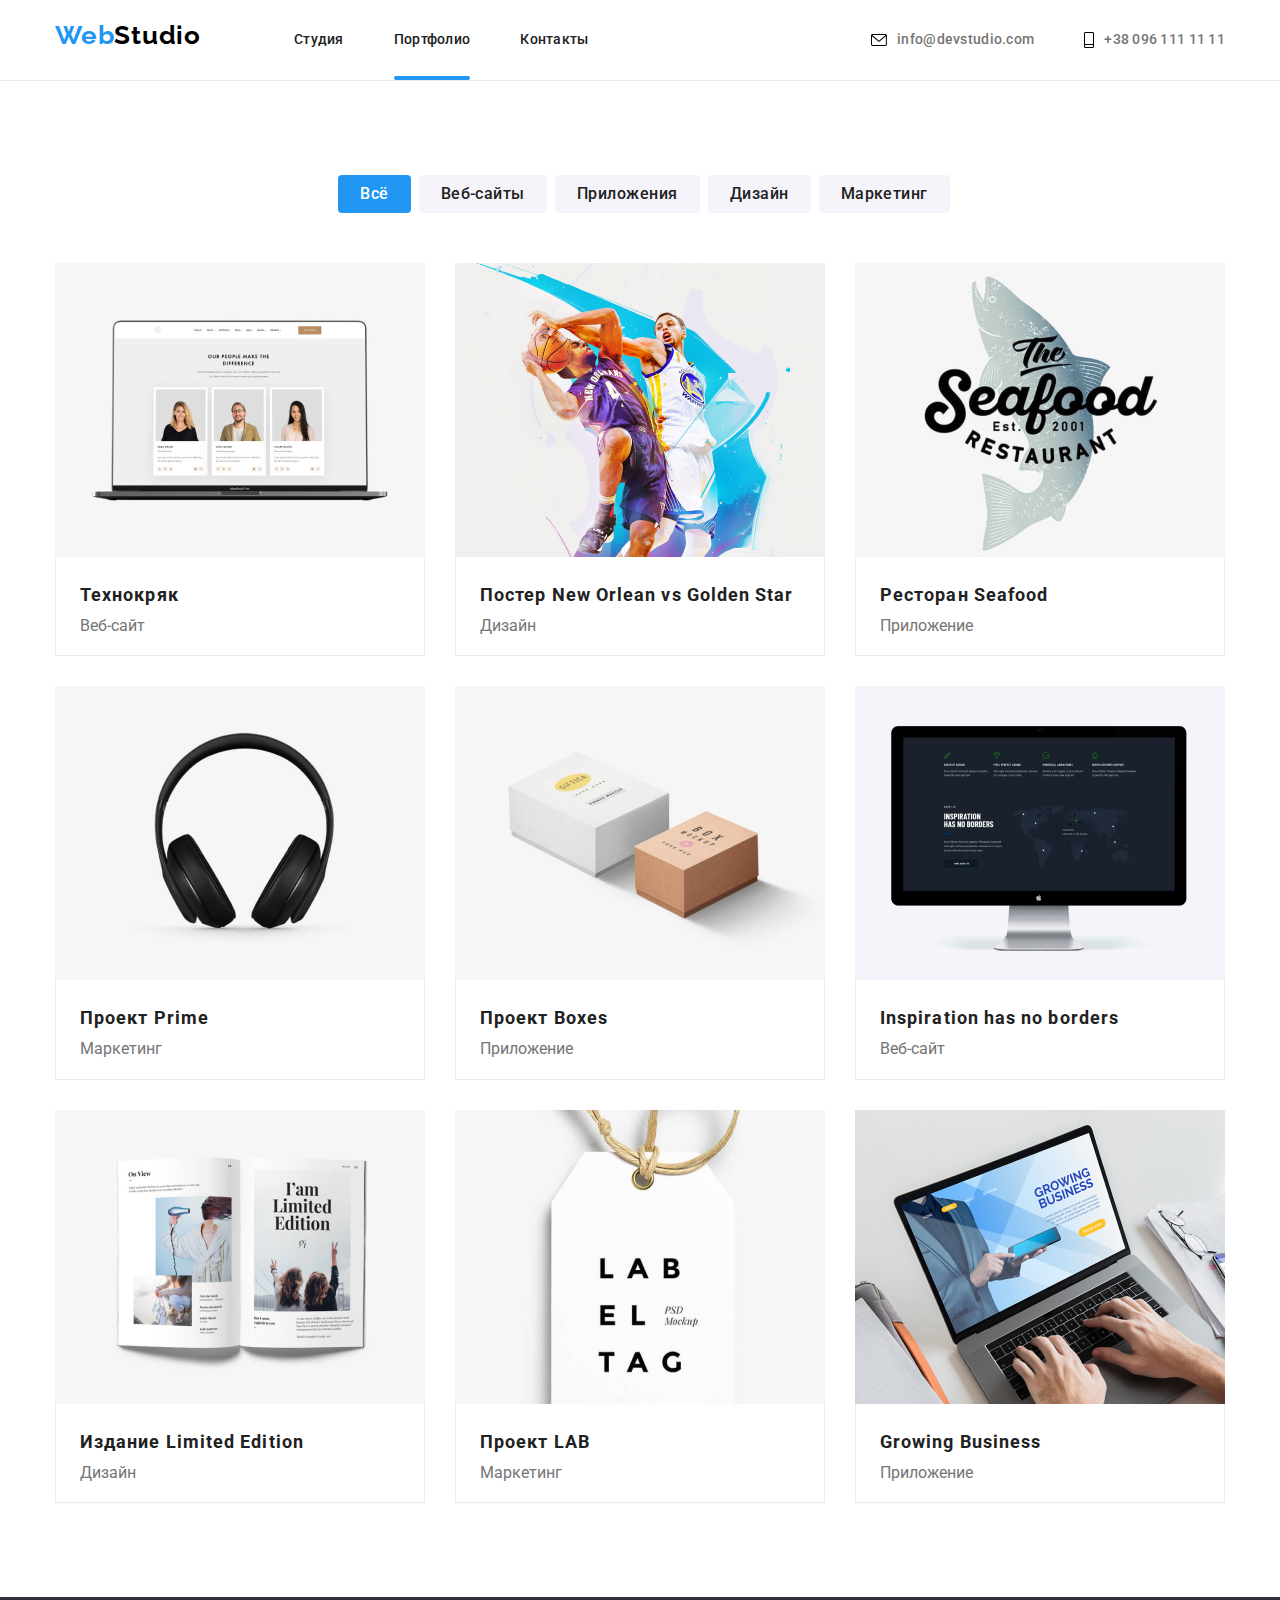
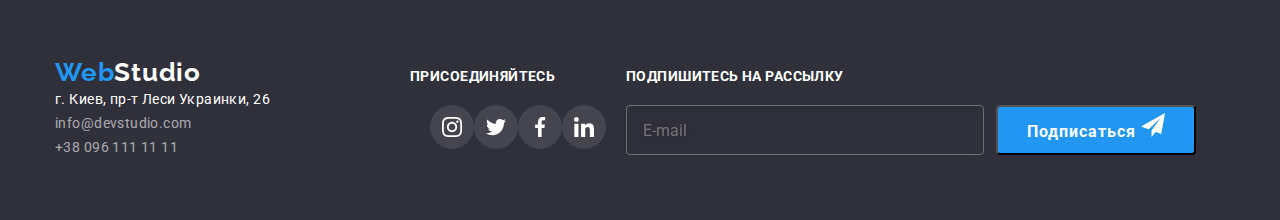
==== portfolio.html @ 54d0c80e "1" ====
<!DOCTYPE html>
<html lang="ru">

<head>
    <meta charset="UTF-8">
    <meta http-equiv="X-UA-Compatible" content="IE=edge">
    <meta name="viewport" content="width=device-width, initial-scale=1.0">
    <title>Document</title>

   
    <link rel="preconnect" href="https://fonts.gstatic.com" crossorigin>
    <link
        href="https://fonts.googleapis.com/css2?family=Raleway:wght@700&family=Roboto:wght@400;500;700;900&display=swap"
        rel="stylesheet">
    <link rel="stylesheet" href="https://cdn.jsdelivr.net/npm/modern-normalize@1.1.0/modern-normalize.min.css" />
    <link rel="stylesheet" href="./css/main.min.css">
    <link rel="stylesheet" href="./css/styles.css">
</head>



<body>
    <!--header -->
    <header class="header-border">
    
        <div class="container header-container">
            <a class="title-name link" href="./index.html"> Web<span class="studio-black">Studio</span> </a>
            <nav>
                <ul class="header-options list">
        
                    <li class="header-options__text"><a class="header-options__item link " href="./index.html">
                            Студия</a></li>
                    <li class="header-options__text"><a class="header-options__item link current" href="./portfolio.html">
                            Портфолио</a></li>
                    <li class="header-options__text"><a class="header-options__item link " href=""> Контакты</a></li>
                </ul>
            </nav>
        
            <ul class="header-options list header-group">
                <li class="header-options__text"><a class="header-options__tel link" href="mailto:info@devstudio.com"><svg
                            class="header-options__icon" width="16" height="12">
                            <use href="./images/icons2.svg#icon1-envelope"></use>
                        </svg>info@devstudio.com</a></li>
                <li class="header-options-__ext"><a class="header-options__tel link" href="tel:+380961111111">
                        <svg class="header-options__icon" width="10" height="16">
                            <use href="./images/icons2.svg#icon1-Vector"></use>
                        </svg>+38 096 111 11 11</a></li>
            </ul>
        </div>
        
    </header>

    <!-- main-->
    <main>
        <section class="section">
            <div class="container">  
            <ul class="work-list list">
        <li class="btn-portfolio-class"><button class="btn-portfolio current-btn" type="button">Всё</button></li>
        <li class="btn-portfolio-class"><button class="btn-portfolio" type="button">Веб-сайты</button></li>
        <li class="btn-portfolio-class"><button class="btn-portfolio" type="button">Приложения</button></li>
        <li class="btn-portfolio-class"><button class="btn-portfolio" type="button">Дизайн</button></li>
        <li class="btn-portfolio-class"><button class="btn-portfolio" type="button">Маркетинг</button></li>
        </ul>
         
            <ul class=" work-pic list">
<li class="portfolio-item projects-group" >
   <div class="portfolio-img-card" >
    <img class="projects link" src="./images/img-1.jpg" alt="Технокряк" width="270">
    <div class="portfolio-overlay" >
        <p class="portfolio-overlay-desc" >Lorem ipsum dolor sit amet consectetur adipisicing elit.e illo. Quasi, nam minus</p>
    </div>

    </div>
    <div class="projects-text"> <h3 class="projects-head">Технокряк</h3>
    <p class="project-kind">Веб-сайт</p></div>
</li>

<li class="portfolio-item projects-group">
    <div class="portfolio-img-card"><img class="projects link" src="./images/img-2.jpg" alt="Постер" width="270">
    <div class="portfolio-overlay">
        <p class="portfolio-overlay-desc">Lorem ipsum dolor sit amet consectetur adipisicing elit.e illo. Quasi, nam minus
        </p> </div>
    </div><div class="projects-text"><h3 class="projects-head">Постер New Orlean vs Golden Star</h3>
    <p class="project-kind">Дизайн</p></div>
</li>

<li class="portfolio-item projects-group">
    <div class="portfolio-img-card"><img class="projects link" src="./images/img-3.jpg" alt="Ресторан" width="270">
    <div class="portfolio-overlay">
        <p class="portfolio-overlay-desc">Lorem ipsum dolor sit amet consectetur adipisicing elit.e illo. Quasi, nam minus
        </p></div>
    </div><div class="projects-text"><h3 class="projects-head">Ресторан Seafood</h3>
    <p class="project-kind">Приложение</p></div>
</li>


<li class="portfolio-item projects-group">
    <div class="portfolio-img-card"><img class="projects link" src="./images/img-4.jpg" alt="Проект" width="270">
    <div class="portfolio-overlay">
        <p class="portfolio-overlay-desc">Lorem ipsum dolor sit amet consectetur adipisicing elit.e illo. Quasi, nam minus
        </p></div>
    </div><div class="projects-text"><h3 class="projects-head">Проект Prime</h3>
    <p class="project-kind">Маркетинг</p></div>
</li>
<li class="portfolio-item projects-group">
    <div class="portfolio-img-card"><img class="link projects" src="./images/img-5.jpg" alt="Boxes" width="270">
    <div class="portfolio-overlay">
        <p class="portfolio-overlay-desc">Lorem ipsum dolor sit amet consectetur adipisicing elit.e illo. Quasi, nam minus
        </p></div>
    </div><div class="projects-text"><h3 class="projects-head">Проект Boxes</h3>
    <p class="project-kind">Приложение</p></div>
</li>

<li class="portfolio-item projects-group">
    <div class="portfolio-img-card"><img class="projects link" src="./images/img-6.jpg" alt="Inspiration has no borders" width="270">
    <div class="portfolio-overlay">
        <p class="portfolio-overlay-desc">Lorem ipsum dolor sit amet consectetur adipisicing elit.e illo. Quasi, nam minus
        </p></div>
    </div><div class="projects-text"><h3 class="projects-head" lang="en"> Inspiration has no borders</h3>
    <p class="project-kind" >Веб-сайт</p></div>
</li>

<li class="portfolio-item projects-group">
    <div class="portfolio-img-card"><img class="projects link" src="./images/img-7.jpg" alt="Издание Limited Edition" width="270">
    <div class="portfolio-overlay">
        <p class="portfolio-overlay-desc">Lorem ipsum dolor sit amet consectetur adipisicing elit.e illo. Quasi, nam minus
        </p></div>
    </div><div class="projects-text"><h3 class="projects-head">Издание Limited Edition</h3>
    <p class="project-kind">Дизайн</p></div>
</li>
<li class="portfolio-item projects-group">
    <div class="portfolio-img-card"><img class="projects link" src="./images/img-8.jpg" alt="LAB" width="270">
    <div class="portfolio-overlay">
        <p class="portfolio-overlay-desc">Lorem ipsum dolor sit amet consectetur adipisicing elit.e illo. Quasi, nam minus
        </p></div>
    </div><div class="projects-text"><h3 class="projects-head">Проект LAB</h3>
    <p class="project-kind">Маркетинг</p></div></li>

<li class="portfolio-item projects-group">
    <div class="portfolio-img-card"><img class="projects link" src="./images/img-9.jpg" alt="Growing Business" width="270">
    <div class="portfolio-overlay">
        <p class="portfolio-overlay-desc">Lorem ipsum dolor sit amet consectetur adipisicing elit.e illo. Quasi, nam minus
        </p></div>
    </div><div class="projects-text"><h3 class="projects-head" lang="en">Growing Business</h3>
    <p class="project-kind" >Приложение</p></div>
</li>

            </ul>
            </div>
        </section>
    </main>
        <!--footer-->
        <footer class="footer">
            <div class="footer-container">
                <div class="footer-list">
                    <a class="footer-name link" href="index.html"> Web<span class="studio-white">Studio</span></a>
        
        
                    <ul class="list footer-group">
                        <li class="footer-white link"><a class="footer-white link" href="https://goo.gl/maps/7HZzm9QdchbtxohQ8"
                                target="_blank" rel="noopener nofollow noreferrer">г. Киев,
                                пр-т Леси Украинки, 26</a></li>
                        <li><a class="footer-grey link" href="mailto:info@devstudio.com">info@devstudio.com</a></li>
                        <li><a class="footer-grey link" href="tel:+380961111111">+38 096 111 11 11</a></li>
                    </ul>
                </div>
        
                <div class="subscribe">
                    <p class="subscribe-title">присоединяйтесь</p>
                    <ul class="social-media list">
                        <li class="social-media__item">
                            <a class="social-media__link link" href="" target="_blank" rel="noopener noreferer"
                                aria-label="instagram">
                                <svg class="social-media__icon-footer" width="20" height="20">
                                    <use href="./images/icons.svg#icon-instagram"></use>
                                </svg>
                            </a>
                        </li>
                        <li class="social-media__item">
                            <a class="social-media__link link" href="" target="_blank" rel="noopener noreferer"
                                aria-label="instagram">
                                <svg class="social-media__icon-footer" width="20" height="20">
                                    <use href="./images/icons.svg#icon-twitter"></use>
                                </svg>
                            </a>
                        </li>
                        <li class="social-media__item">
                            <a class="social-media__link link" href="" target="_blank" rel="noopener noreferer"
                                aria-label="instagram">
                                <svg class="social-media__icon-footer" width="20" height="20">
                                    <use href="./images/icons.svg#icon-facebook"></use>
                                </svg>
                            </a>
                        </li>
                        <li class="social-media__item">
                            <a class="social-media__link link" href="" target="_blank" rel="noopener noreferer"
                                aria-label="instagram">
                                <svg class="social-media__icon-footer" width="20" height="20">
                                    <use href="./images/icons.svg#icon-linkedin"></use>
                                </svg>
                            </a>
                        </li>
                    </ul>
                </div>
        
                <div class="subscribe-distribution">
                    <h3 class="subscribe-title">Подпишитесь на рассылку</h3>
                    <form class="subscribe-form" name="subscribe-form">
                        <label class="contact-form-group"></label>
                        <input class="subscribe-input" type="email" name="email" placeholder="E-mail" required>
                        <button class="subscribe-btn" type="submit">Подписаться
                            <svg class="subscribe-icon" width="24" height="24">
                                <use href="./images/icons/modal.svg#icon1-send"></use>
                            </svg></button>
                    </form>
                </div>
            </div>
        </footer>
    </body>
    
    </html>
---- css/main.min.css ----
.visually-hidden{position:absolute;width:1px;height:1px;margin:-1px;border:0;padding:0;white-space:nowrap;-webkit-clip-path:inset(100%);clip-path:inset(100%);clip:rect(0 0 0 0);overflow:hidden}body{font-family:roboto,sans-serif;font-style:normal;color:#212121;display:block;margin:0}h1,h2,h3,p{margin:0}.link{text-decoration:none}.list{list-style:none;margin:0;padding:0}.btn-portfolio{font-family:"Roboto";font-style:normal;font-weight:500;font-size:16px;line-height:1.62;padding:6px 22px;letter-spacing:.03em;color:#212121;border:none;background-color:#f5f4fa;border-radius:4px;-webkit-transition:color 250ms cubic-bezier(0.4, 0, 0.2, 1),background-color 250ms cubic-bezier(0.4, 0, 0.2, 1);transition:color 250ms cubic-bezier(0.4, 0, 0.2, 1),background-color 250ms cubic-bezier(0.4, 0, 0.2, 1)}.btn-portfolio-class{margin-left:8px}.btn-portfolio:hover,.btn-portfolio:focus{background-color:#2196f3;color:#fff;-webkit-box-shadow:3px 3px 3px rgba(0,0,0,.12);box-shadow:3px 3px 3px rgba(0,0,0,.12)}.btn{font-weight:700;font-size:16px;line-height:1.88;letter-spacing:.06em;background-color:#2196f3;color:#fff;padding:10px 32px;margin-top:20px;border:none}.current-btn{background-color:#2196f3;color:#fff}.checkbox-btn{display:block;margin:auto;height:50px;width:200px;font-weight:700;font-size:16px;line-height:1.88;letter-spacing:.06em;background-color:#2196f3;color:#fff;padding:10px 32px;margin-top:20px;border-radius:4px;border:1px solid #757575;-webkit-transition:-webkit-box-shadow 250ms cubic-bezier(0.4, 0, 0.2, 1);transition:-webkit-box-shadow 250ms cubic-bezier(0.4, 0, 0.2, 1);transition:box-shadow 250ms cubic-bezier(0.4, 0, 0.2, 1);transition:box-shadow 250ms cubic-bezier(0.4, 0, 0.2, 1), -webkit-box-shadow 250ms cubic-bezier(0.4, 0, 0.2, 1);cursor:pointer}.checkbox-btn:hover,.checkbox-btn:checkbox-btn:focus{-webkit-box-shadow:5px 5px 5px rgba(0,0,0,.12);box-shadow:5px 5px 5px rgba(0,0,0,.12)}.subscribe-btn{height:50px;width:200px;font-weight:700;font-size:16px;line-height:1.88;fill:#fff;letter-spacing:.06em;color:#fff;background-color:#2196f3;text-align:center;border-radius:4px;cursor:pointer}.subscribe-btn:hover,.subscribe-btn:focus{background-color:#188ceb}.container{width:100%;padding-left:15px;padding-right:15px;margin-left:auto;margin-right:auto}@media screen and (min-width: 480px){.container{max-width:480}}@media screen and (min-width: 768px){.container{max-width:768}}@media screen and (min-width: 1200px){.container{max-width:1200px}}.footer-container{width:1200px;padding-left:15px;padding-right:15px;margin-left:auto;margin-right:auto;display:-webkit-box;display:-ms-flexbox;display:flex;-webkit-box-align:baseline;-ms-flex-align:baseline;align-items:baseline}.header-container{display:-webkit-box;display:-ms-flexbox;display:flex}.section{padding:94px 0}.social-media{display:-webkit-box;display:-ms-flexbox;display:flex;-webkit-box-pack:center;-ms-flex-pack:center;justify-content:center;margin-right:20px;margin-left:20px}.social-media__item{width:44px;height:44px;-webkit-transition:fill 250ms cubic-bezier(0.4, 0, 0.2, 1),background-color 250ms cubic-bezier(0.4, 0, 0.2, 1);transition:fill 250ms cubic-bezier(0.4, 0, 0.2, 1),background-color 250ms cubic-bezier(0.4, 0, 0.2, 1)}.social-media__item:hover .social-media__link,.social-media__item:focus .social-media__link{fill:#fff;background-color:#2196f3}.social-media__link:not(:last-child){fill:#afb1b8;display:-webkit-box;display:-ms-flexbox;display:flex;width:100%;height:100%;border-radius:50%;-webkit-box-align:center;-ms-flex-align:center;align-items:center;-webkit-box-pack:center;-ms-flex-pack:center;justify-content:center;gap:10px}.social-media{display:-webkit-box;display:-ms-flexbox;display:flex;-webkit-box-pack:center;-ms-flex-pack:center;justify-content:center}.social-media__item{width:44px;height:44px;margin-bottom:10px;-webkit-transition:fill 250ms cubic-bezier(0.4, 0, 0.2, 1),background-color 250ms cubic-bezier(0.4, 0, 0.2, 1);transition:fill 250ms cubic-bezier(0.4, 0, 0.2, 1),background-color 250ms cubic-bezier(0.4, 0, 0.2, 1)}.social-media__link{display:-webkit-box;display:-ms-flexbox;display:flex;width:100%;height:100%;border-radius:50%;-webkit-box-align:center;-ms-flex-align:center;align-items:center;-webkit-box-pack:center;-ms-flex-pack:center;justify-content:center;color:#fff;background:rgba(255,255,255,.1);-webkit-transition:fill 250ms cubic-bezier(0.4, 0, 0.2, 1);transition:fill 250ms cubic-bezier(0.4, 0, 0.2, 1)}.social-media__link:focus .social-media__icon,.social-media__link:hover .social-media__icon{fill:#fff}.social-media__icon{fill:#afb1b8;-webkit-transition:fill 250ms cubic-bezier(0.4, 0, 0.2, 1);transition:fill 250ms cubic-bezier(0.4, 0, 0.2, 1)}.social-media__icon-footer{fill:#fff}.modal-icon{fill:#a3a2a2}.modal-icon:hover,.modal-icon:focus{fill:#2196f3}.modal-title{font-family:"Roboto";font-style:normal;font-weight:700;font-size:20px;line-height:23px;text-align:center;letter-spacing:.03em;color:#212121}.modal{position:absolute;top:50%;left:50%;-webkit-transform:translate(-50%, -50%);transform:translate(-50%, -50%);width:528px;height:581px;background-color:#fff;-webkit-box-shadow:0px 1px 3px rgba(0,0,0,.12),0px 1px 1px rgba(0,0,0,.14),0px 2px 1px rgba(0,0,0,.2);box-shadow:0px 1px 3px rgba(0,0,0,.12),0px 1px 1px rgba(0,0,0,.14),0px 2px 1px rgba(0,0,0,.2);border-radius:4px;padding:40px}.modal-close-btn{position:absolute;top:0;right:0;-webkit-transform:translate(-50% -50%);transform:translate(-50% -50%);display:-webkit-box;display:-ms-flexbox;display:flex;-webkit-box-align:center;-ms-flex-align:center;align-items:center;-webkit-box-pack:center;-ms-flex-pack:center;justify-content:center;width:30px;height:30px;margin-top:8px;margin-right:8px;border-radius:50%;padding:0;background-color:#fff;cursor:pointer;border:1px solid rgba(0,0,0,.1)}.modal-input-wrp{position:relative}.modal-form-label{display:-webkit-box;display:-ms-flexbox;display:flex;-webkit-box-orient:vertical;-webkit-box-direction:normal;-ms-flex-direction:column;flex-direction:column;margin-bottom:10px}.modal-form-label:hover .modal-form-input,.modal-form-label:focus .modal-form-input,.modal-form-label:hover .modal-form-icon,.modal-form-label:focus .modal-form-icon{fill:#2196f3;border-color:#2196f3}.modal-form{margin-top:12px}.modal-form-dsc{margin-bottom:4px;font-size:12px;line-height:1.17;letter-spacing:.01em;color:#757575}.modal-form-input{padding-top:12px;padding-right:12px;padding-bottom:12px;padding-left:42px;width:448px;height:40px;font-size:16px;line-height:1.25;letter-spacing:.03em;background-color:rgba(0,0,0,0);outline:rgba(0,0,0,0);border:1px solid rgba(33,33,33,.2);border-radius:4px;-webkit-transition:border-color 250ms cubic-bezier(0.4, 0, 0.2, 1);transition:border-color 250ms cubic-bezier(0.4, 0, 0.2, 1)}.modal-input-wrp{position:relative}.modal-form-icon{position:absolute;top:0;left:0;-webkit-transform:translateY(29px);transform:translateY(29px);margin-left:12px;-webkit-transition:fill 250ms cubic-bezier(0.4, 0, 0.2, 1);transition:fill 250ms cubic-bezier(0.4, 0, 0.2, 1)}.form-textarea::-webkit-input-placeholder{font-size:12px;line-height:14px;letter-spacing:.01em;color:rgba(117,117,117,.5)}.form-textarea::-moz-placeholder{font-size:12px;line-height:14px;letter-spacing:.01em;color:rgba(117,117,117,.5)}.form-textarea:-ms-input-placeholder{font-size:12px;line-height:14px;letter-spacing:.01em;color:rgba(117,117,117,.5)}.form-textarea::-ms-input-placeholder{font-size:12px;line-height:14px;letter-spacing:.01em;color:rgba(117,117,117,.5)}.form-textarea::placeholder{font-size:12px;line-height:14px;letter-spacing:.01em;color:rgba(117,117,117,.5)}.form-textarea{padding-right:16px;padding-left:16px;height:120px;resize:none}.modal-form-checkbox{position:relative;display:-webkit-box;display:-ms-flexbox;display:flex;-webkit-box-align:center;-ms-flex-align:center;align-items:center;-webkit-box-pack:center;-ms-flex-pack:center;justify-content:center;margin-bottom:30px}.backdrop{position:fixed;top:0;left:0;width:100%;height:100%;background-color:rgba(0,0,0,.2);-webkit-transition:opacity 250ms cubic-bezier(0.4, 0, 0.2, 1),visibility 250ms cubic-bezier(0.4, 0, 0.2, 1);transition:opacity 250ms cubic-bezier(0.4, 0, 0.2, 1),visibility 250ms cubic-bezier(0.4, 0, 0.2, 1)}.backdrop.is-hidden{opacity:0;visibility:hidden;pointer-events:none}.form-checkbox-icon.empty{position:absolute;left:0;opacity:0;-webkit-transition:opacity 250ms cubic-bezier(0.4, 0, 0.2, 1);transition:opacity 250ms cubic-bezier(0.4, 0, 0.2, 1)}.form-checkbox-icon{display:-webkit-inline-box;display:-ms-inline-flexbox;display:inline-flex;-webkit-box-align:center;-ms-flex-align:center;align-items:center;-webkit-box-pack:center;-ms-flex-pack:center;justify-content:center;color:#040404;border:#2f303a}.form-checkbox-icon.agree{position:absolute;left:0;opacity:0;fill:#fff;background-color:#2196f3;border-radius:2px;-webkit-transition:opacity 250ms cubic-bezier(0.4, 0, 0.2, 1);transition:opacity 250ms cubic-bezier(0.4, 0, 0.2, 1)}.form-checkbox-agreement{margin-left:20px;font-size:14px;line-height:1.71;letter-spacing:.03em;color:#757575}.form-checkbox-contract{color:#2196f3}.form-checkbox-contract:hover,.form-checkbox-contractfocus{color:#2196f3}.form-checkbox-input:not(:checked)+.form-checkbox-icon.empty{opacity:1}.form-checkbox-input:checked~.form-checkbox-icon.agree{opacity:1}.form-checkbox-custom-checkbox{display:-webkit-inline-box;display:-ms-inline-flexbox;display:inline-flex;-webkit-box-align:center;-ms-flex-align:center;align-items:center;-webkit-box-pack:center;-ms-flex-pack:center;justify-content:center;width:20px;height:20px;outline:2px solid #9da4bd;outline-offset:-2px;border-radius:8px;-webkit-transition:outline-color 250ms,background-color 250ms;transition:outline-color 250ms,background-color 250ms}.subscribe-form{display:-webkit-box;display:-ms-flexbox;display:flex}.subscribe-icon{width:24px;height:24px}.subscribe-input{margin-right:12px;padding:15px 16px;-webkit-box-flex:2;-ms-flex-positive:2;flex-grow:2;background-color:rgba(0,0,0,0);outline:rgba(0,0,0,0);border:1px solid rgba(255,255,255,.3);-webkit-filter:drop-shadow(0px 4px 4px rgba(0, 0, 0, 0.15));filter:drop-shadow(0px 4px 4px rgba(0, 0, 0, 0.15));border-radius:4px;color:#fff;width:358px;height:50px}.current{position:relative;color:#2196f3;display:-webkit-box;display:-ms-flexbox;display:flex;-webkit-box-align:center;-ms-flex-align:center;align-items:center}.current::after{position:absolute;bottom:0;left:0;content:" ";display:inline-block;width:100%;height:4px;border-radius:2px;background-color:#2196f3}.header-border{border-bottom:1px solid #ececec}.header-options{display:-webkit-box;display:-ms-flexbox;display:flex;margin-left:auto;-webkit-box-align:center;-ms-flex-align:center;align-items:center;-webkit-transition:color 250ms cubic-bezier(0.4, 0, 0.2, 1);transition:color 250ms cubic-bezier(0.4, 0, 0.2, 1)}.header-options:hover,.header-options:focus{color:#2196f3}.header-options__item{font-weight:500;font-size:14px;line-height:1.14;letter-spacing:.02em;color:#212121;padding:32px 0;display:block;-webkit-transition:color 250ms cubic-bezier(0.4, 0, 0.2, 1);transition:color 250ms cubic-bezier(0.4, 0, 0.2, 1)}.header-options__tel{font-weight:500;font-size:14px;line-height:1.14;letter-spacing:.02em;color:#757575;padding:32px 0px;display:-webkit-box;display:-ms-flexbox;display:flex;margin-left:auto;-webkit-box-align:center;-ms-flex-align:center;align-items:center;-webkit-transition:color 250ms cubic-bezier(0.4, 0, 0.2, 1),fill 250ms cubic-bezier(0.4, 0, 0.2, 1);transition:color 250ms cubic-bezier(0.4, 0, 0.2, 1),fill 250ms cubic-bezier(0.4, 0, 0.2, 1)}.header-options__text{margin-right:50px}.header-options__icon{margin-right:10px}.header-options__item:hover,.header-options__item:focus,.header-options__tel:hover,.header-options__tel:focus,.footer-white:hover,.footer-grey:hover,.footer-white:focus,.footer-grey:focus{color:#2196f3;fill:#2196f3}.title-name{Font-family:Raleway;font-weight:700;font-size:26px;line-height:1.19;letter-spacing:.03em;margin-bottom:20px;margin-top:20px;color:#2196f3;margin-right:93px}.header-list{display:-webkit-box;display:-ms-flexbox;display:flex}.studio-black{color:#000}.wedo{font-weight:700;font-size:36px;line-height:1.17;text-align:center;letter-spacing:.03em;margin-bottom:50px;color:#212121;margin-right:20px}.wedo-team{font-weight:700;font-size:36px;line-height:1.17;text-align:center;letter-spacing:.03em;margin-bottom:50px;color:#212121;margin-right:20px}.wedo-list{display:-webkit-box;display:-ms-flexbox;display:flex;margin-right:50px;margin-left:30px}.wedo-head{font-weight:700;font-size:14px;line-height:1.14;letter-spacing:.03em;text-transform:uppercase;margin-top:20px;margin-bottom:5px;color:#212121}.wedo-text{font-weight:400;font-size:14px;line-height:1.71;letter-spacing:.03em;color:#757575;margin-right:20px}.wedo-img{margin-left:-15px;width:355px;margin-right:30px}.wedo-pics{padding-bottom:94px}.wedo-pic{display:block;max-width:100%;max-height:100%}.wedo-icon{display:-webkit-box;display:-ms-flexbox;display:flex;-webkit-box-pack:center;-ms-flex-pack:center;justify-content:center;-webkit-box-align:center;-ms-flex-align:center;align-items:center;background-color:#f5f4fa}.wedo-pic{background-color:#f5f4fa;height:120px;display:-webkit-box;display:-ms-flexbox;display:flex;-webkit-box-pack:center;-ms-flex-pack:center;justify-content:center;-webkit-box-align:center;-ms-flex-align:center;align-items:center}.wedo-group:not(:last-child){margin-right:30px}.wedowedo{margin:30px;position:relative}.wedo-overlay{position:absolute;display:-webkit-box;display:-ms-flexbox;display:flex;-webkit-box-align:center;-ms-flex-align:center;align-items:center;-webkit-box-pack:center;-ms-flex-pack:center;justify-content:center;height:70px;width:370px;bottom:0;left:0;font-weight:700;font-size:14px;line-height:1.14;text-align:center;letter-spacing:.03em;text-transform:uppercase;background:rgba(47,48,58,.8);color:#fff}.footer-name{font-family:raleway;font-weight:700;font-size:26px;line-height:1.19;letter-spacing:.03em;margin-top:20px;margin-bottom:20px;color:#2196f3;margin-left:0px}.footer-social{fill:#fdfefe}.footer-white{font-weight:400;font-size:14px;line-height:1.71;letter-spacing:.03em;background-color:#2f303a;text-transform:none;color:#fff;-webkit-transition:color 250ms cubic-bezier(0.4, 0, 0.2, 1);transition:color 250ms cubic-bezier(0.4, 0, 0.2, 1)}.footer-grey{font-weight:400;font-size:14px;line-height:1.71;background-color:#2f303a;letter-spacing:.03em;font-style:normal;margin-bottom:9px;text-transform:none;color:rgba(255,255,255,.6);-webkit-transition:color 250ms cubic-bezier(0.4, 0, 0.2, 1);transition:color 250ms cubic-bezier(0.4, 0, 0.2, 1)}.footer-group{margin-right:70px}.footer-list{margin-right:70px}.footer{background-color:#2f303a;padding:60px 0;display:-webkit-box;display:-ms-flexbox;display:flex}.footer-join{margin-left:70px}.footer .container{display:-webkit-box;display:-ms-flexbox;display:flex}.footer-join-item{margin-top:12px;margin-bottom:20px;font-weight:700;font-size:14px;line-height:1.14;letter-spacing:.03em;text-transform:uppercase;color:#fff}.footer-social{display:-webkit-box;display:-ms-flexbox;display:flex;-webkit-box-pack:center;-ms-flex-pack:center;justify-content:center;-webkit-transition:fill 250ms cubic-bezier(0.4, 0, 0.2, 1);transition:fill 250ms cubic-bezier(0.4, 0, 0.2, 1);-webkit-transition:background-color 250ms cubic-bezier(0.4, 0, 0.2, 1);transition:background-color 250ms cubic-bezier(0.4, 0, 0.2, 1)}.footer-social:hover,.footer-social:focus{fill:#fff;background-color:#2196f3}.subscribe-title{margin-top:12px;margin-bottom:20px;font-weight:700;font-size:14px;line-height:1.14;letter-spacing:.03em;text-transform:uppercase;color:#fff}.studio-white{color:#fff}.main__text{font-size:44px;line-height:1.36;text-align:center;letter-spacing:.06em;text-transform:uppercase;color:#fff;font-weight:700px;max-width:700px;margin:0 auto}.main{background-image:url(../images/Img\ Overlay.png),url(../images/Img.png);background-size:cover;max-width:1600px;background-color:rgba(47,48,58,.4);text-align:center;padding:200px 0}.staff-title{font-weight:700;font-size:36px;line-height:1.17;text-align:center;letter-spacing:.03em;margin-bottom:50px;color:#212121;margin-right:20px}.staff__list{display:-webkit-box;display:-ms-flexbox;display:flex;margin:-15px}.staff__img{display:block;width:270px;height:260px}.staff__name{font-weight:500;font-size:16px;line-height:1.19;text-align:center;letter-spacing:.03em;color:#212121;margin:10px}.staff__position{font-weight:400;font-size:16px;line-height:1.19;text-align:center;letter-spacing:.03em;margin-bottom:20px;color:#757575}.staff{background-color:#f5f4fa;padding:94px 0}.staff__text{padding-top:30px;padding-bottom:30px;font-weight:700;font-size:36px;line-height:1.17;text-align:center;letter-spacing:.03em;color:#212121}.staff__group{border:1px solid #dcdbe1;margin:15px;background-color:#fff;border-radius:0px 0px 4px 4px;-webkit-box-shadow:0px 1px 3px rgba(0,0,0,.12),0px 1px 1px rgba(0,0,0,.14),0px 2px 1px rgba(0,0,0,.2);box-shadow:0px 1px 3px rgba(0,0,0,.12),0px 1px 1px rgba(0,0,0,.14),0px 2px 1px rgba(0,0,0,.2)}.staff-social{display:-webkit-box;display:-ms-flexbox;display:flex;-webkit-box-pack:center;-ms-flex-pack:center;justify-content:center}.projects{width:370px;display:block}.work-list{display:-webkit-box;display:-ms-flexbox;display:flex;margin-bottom:50px;-webkit-box-pack:center;-ms-flex-pack:center;justify-content:center}.work-pic{display:-webkit-box;display:-ms-flexbox;display:flex;margin:-15px;-ms-flex-wrap:wrap;flex-wrap:wrap}.project-kind{color:#757575}.projects-group{width:calc(33.3333333333% - 30px);margin:15px;-webkit-transition:-webkit-box-shadow 250ms cubic-bezier(0.4, 0, 0.2, 1);transition:-webkit-box-shadow 250ms cubic-bezier(0.4, 0, 0.2, 1);transition:box-shadow 250ms cubic-bezier(0.4, 0, 0.2, 1);transition:box-shadow 250ms cubic-bezier(0.4, 0, 0.2, 1), -webkit-box-shadow 250ms cubic-bezier(0.4, 0, 0.2, 1)}.projects-group:hover,.projects-group:focus{-webkit-box-shadow:3px 3px 3px rgba(0,0,0,.12);box-shadow:3px 3px 3px rgba(0,0,0,.12)}.projects-text{padding:20px 24px;border:1px solid #ececec;border-top:none}.projects-head{font-family:"Roboto";font-style:normal;font-weight:700;font-size:18px;line-height:36px;margin-bottom:4px;letter-spacing:.06em;color:#212121}.portfolio-img-card{position:relative;overflow:hidden}.portfolio-item{position:relative;overflow:hidden}.portfolio-overlay{position:absolute;top:0;left:0;-webkit-transform:translateY(135%);transform:translateY(135%);display:-webkit-box;display:-ms-flexbox;display:flex;height:294px;-webkit-box-align:center;-ms-flex-align:center;align-items:center;padding:63px 24px;-webkit-transition:-webkit-transform 250ms cubic-bezier(0.4, 0, 0.2, 1);transition:-webkit-transform 250ms cubic-bezier(0.4, 0, 0.2, 1);transition:transform 250ms cubic-bezier(0.4, 0, 0.2, 1);transition:transform 250ms cubic-bezier(0.4, 0, 0.2, 1), -webkit-transform 250ms cubic-bezier(0.4, 0, 0.2, 1);background-color:rgba(33,150,243,.9)}.portfolio-item:hover .portfolio-overlay{-webkit-transform:translateY(0);transform:translateY(0)}.portfolio-overlay-desc{font-family:"Roboto";font-style:normal;font-weight:400;font-size:18px;line-height:28px;letter-spacing:.03em;color:#fff}.projects{width:370px;display:block}.clients__link{color:#afb1b8;width:100%;height:100%;display:-webkit-box;display:-ms-flexbox;display:flex;-webkit-box-pack:center;-ms-flex-pack:center;justify-content:center;-webkit-box-align:center;-ms-flex-align:center;align-items:center;border:1px solid #afb1b8;border-radius:4px;-webkit-transition:color 250ms cubic-bezier(0.4, 0, 0.2, 1),border-color 250ms cubic-bezier(0.4, 0, 0.2, 1);transition:color 250ms cubic-bezier(0.4, 0, 0.2, 1),border-color 250ms cubic-bezier(0.4, 0, 0.2, 1)}.clients__link:hover,.clients__link:focus{border-color:#2196f3;color:#2196f3}.clients__list{display:-webkit-box;display:-ms-flexbox;display:flex}.clients__item{height:92px;width:calc(16.6666666667% - 30px);margin-right:30px}.clients__icon{display:-webkit-box;display:-ms-flexbox;display:flex;width:106px;height:60px;fill:currentColor}.clients__icon-list{display:-webkit-box;display:-ms-flexbox;display:flex;width:170px;height:92px;border:1px solid #afb1b8;margin:20px;fill:#e5e5e5}.clients__name{font-weight:700;font-size:36px;line-height:1.17;text-align:center;letter-spacing:.03em;margin-bottom:50px;color:#212121}.clients__list{display:-webkit-box;display:-ms-flexbox;display:flex;-webkit-box-pack:center;-ms-flex-pack:center;justify-content:center}.clients{padding:94px 0}/*# sourceMappingURL=main.min.css.map */
---- css/styles.css ----
.main__text {


    font-size: 26px;
    line-height: 42px;
    text-align: center;
    letter-spacing: 0.06em;
    text-transform: uppercase;

    color: #FFFFFF;
    font-weight: 900px;

    margin: 0 auto;
}

@media screen and (min-width: 768px) {
    .main__text {
        font-weight: 900;
        font-size: 26px;
        line-height: 42px;
    }
}

@media screen and (min-width: 1200px) {
    .main__text {
        font-weight: 900;
        font-size: 44px;
        line-height: 60px;
    }

}

.container {
    width: 100%;
    padding-left: 15px;
    padding-right: 15px;
    margin-left: auto;
    margin-right: auto;
}

@media screen and (min-width: 480px) {
    .container {
        max-width: 480px;
    }
}

@media screen and (min-width: 768px) {
    .container {
        max-width: 768px;
    }
}

@media screen and (min-width: 1200px) {
    .container {
        max-width: 1200px;
    }
}

.footer-container {
    width: 100%;
    padding-left: 15px;
    padding-right: 15px;
    margin-left: auto;
    margin-right: auto;
    display: flex;
    align-items: baseline;
}

@media screen and (min-width: 480px) {
    .footer-container {
        width: 480px;
    }
}

@media screen and (min-width: 768px) {
    .footer-container {
        width: 768px;
    }
}

@media screen and (min-width: 1200px) {
    .footer-container {
        width: 1200px;
    }
}



/* body{
    font-family: roboto, sans-serif ;
    font-style: normal;
    color: #212121;

    
    display:block;
    margin: 0;
}
.main__text {


    font-size: 26px;
    line-height: 42px;
    text-align: center;
    letter-spacing: 0.06em;
    text-transform: uppercase;

    color: #FFFFFF;
    font-weight: 900px;
    
    margin: 0 auto;}

*
{ box-sizing: border-box;}

h1,h2,h3,p{margin: 0;}


.link{
    text-decoration: none;
}
.list{
    list-style: none;
    margin: 0;
    padding: 0;
} */
/* .studio-black{color: #000000;} */
/* .studio-white{color: #FFFFFF;} */

/* .header-list{
    display: flex;

} */


/* .container{
width: 1200px;
padding-left: 15px;
padding-right: 15px;
margin-left: auto;
margin-right: auto;
}

.footer-container{
    width: 1200px;
    padding-left: 15px;
    padding-right: 15px;
    margin-left: auto;
    margin-right: auto;
    display: flex;
    align-items: baseline;
} */

.header-container{
    display: flex;
    flex-direction:column;}

    @media screen and (min-width: 768px) {
        .header-container{ flex-direction:row;
    }
    @media screen and (min-width:1200px){
        .header-container{flex-direction: row;}
    }
        

/* .header-border{
    border-bottom: 1px solid #ececec;
    
} */

/* .wedo{
   
    font-weight: 700;
    font-size: 36px;
    line-height: 1.17;
    text-align: center;
    letter-spacing: 0.03em;
    margin-bottom: 50px;
    color: #212121;
    margin-right: 20px;

    
}
.wedo-team{
    font-weight: 700;
    font-size: 36px;
    line-height: 1.17;
    text-align: center;
    letter-spacing: 0.03em;
    margin-bottom: 50px;
    color: #212121; 
    margin-right: 20px;
}

.wedo-list{
    display:flex;
    margin-right: 50px;
    margin-left: 30px;
}

.wedo-head{

font-weight: 700;
font-size: 14px;
line-height: 1.14;
letter-spacing: 0.03em;
text-transform: uppercase;
margin-top: 20px;

margin-bottom: 5px;

color: #212121;
}
.wedo-text{
    
    font-weight: 400;
    font-size: 14px;
    line-height: 1.71;
    letter-spacing: 0.03em;
    
    color: #757575;
    margin-right: 20px;
    

}

/* .wedo-img{
    margin-left: -15px;
    width: 355px;
   margin-right: 30px;
} */


.wedo-list {
    display: none;
    margin-right: 50px;
    margin-left: 30px;

    @media screen and (min-width: 768px) {
        display: flex;
    }

}


.wedo-pic{
 display: block ;
 max-width: 100%;
 max-height: 100%;   
}

.wedo-icon{
    display: flex;
    justify-content: center;
    align-items: center;
    background-color: #F5F4FA;

}

.wedo-pic{
    background-color: #F5F4FA;
height: 120px;
display: flex;
justify-content: center;
align-items: center;

}

.wedo-group:not(:last-child){
margin-right: 30px;
}

.wedowedo {
    margin: 30px;
    position: relative;

}

.wedo-overlay {
     position: absolute;
     display: flex;
    align-items: center;
    justify-content: center;
    height: 70px;
    width: 370px;

    bottom: 0;
    left: 0;

    font-weight: 700;
    font-size: 14px;
    line-height: 1.14;
    text-align: center;
    letter-spacing: 0.03em;
    text-transform: uppercase;
    background: rgba(47, 48, 58, 0.8);
    color: #ffffff;
} */

/* .title-name{
Font-family: Raleway;
font-weight: 700;
font-size: 26px;
line-height: 1.19;
letter-spacing: 0.03em;
margin-bottom: 20px;
margin-top: 20px;
color: #2196F3;
margin-right: 93px;

} */

/* .footer-name{
    font-family: raleway;
    font-weight: 700;
    font-size: 26px;
    line-height: 1.19;
    letter-spacing: 0.03em;
    margin-top: 20px;
    margin-bottom: 20px;
    color: #2196F3;
    
    margin-left: 0px;
} */

/* .header-options{
 display: flex;
 margin-left: auto;
align-items: center;
transition: color 250ms cubic-bezier(0.4, 0, 0.2, 1) ;
}

.header-options:hover,
.header-options:focus{
    color: #2196F3;
  
}
    
.header-options__item{
 font-weight: 500;
    font-size: 14px;
    line-height: 1.14;
    letter-spacing: 0.02em;
    color: #212121;

 padding: 32px 0;
 display: block;
transition: color 250ms cubic-bezier(0.4, 0, 0.2, 1);
 }

.header-options__tel{

font-weight: 500;
font-size: 14px;
line-height: 1.14;
letter-spacing: 0.02em;
    color: #757575; 
    
    padding: 32px 0px;
display: flex;
margin-left: auto;
align-items: center;
transition: color 250ms cubic-bezier(0.4, 0, 0.2, 1), fill 250ms cubic-bezier(0.4, 0, 0.2, 1);
}
.header-options__text{
margin-right: 50px;
}

.header-options__icon{
    margin-right: 10px;
    
}

.header-options__item:hover,
.header-options__item:focus,
.header-options__tel:hover,
.header-options__tel:focus,
.footer-white:hover,
.footer-grey:hover,
.footer-white:focus,
.footer-grey:focus{
color:#2196F3;
fill: #2196F3;
} */

/* .btn-portfolio {
    font-family: 'Roboto';
    font-style: normal;
    font-weight: 500;
    font-size: 16px;
    line-height: 1.62;
    padding: 6px 22px;
    letter-spacing: 0.03em;
    color: #212121;

    border: none;
    background-color: #F5F4FA;
    border-radius: 4px;
    transition: color 250ms cubic-bezier(0.4, 0, 0.2, 1), background-color 250ms cubic-bezier(0.4, 0, 0.2, 1);


}

.btn-portfolio-class {
    margin-left: 8px;
}


.btn-portfolio:hover,
.btn-portfolio:focus
{
    background-color: #2196F3;
    color: #ffffff;
    box-shadow: 3px 3px 3px rgba(0, 0, 0, 0.12)
}

.btn {
    font-weight: 700;
    font-size: 16px;
    line-height: 1.88;

    letter-spacing: 0.06em;
    background-color: #2196F3;
    color: #FFFFFF;
    padding: 10px 32px;
    margin-top: 20px;

    border: none;
} */

/* .main__text{
 
 
font-size: 44px;
line-height: 1.36;
text-align: center;
letter-spacing: 0.06em;
text-transform: uppercase;

color: #FFFFFF;
font-weight: 700px;
max-width: 700px;
 margin: 0 auto;
}

.main {
    background-image: url(../images/Img\ Overlay.png), url(../images/Img.png) ;
    background-size: cover;
    max-width: 1600px;
    background-color: rgba(47, 48, 58, 0.4);
    text-align: center;
    padding:  200px 0;
   
    
} */


/* .staff-title {
    font-weight: 700;
    font-size: 36px;
    line-height: 1.17;
    text-align: center;
    letter-spacing: 0.03em;
    margin-bottom: 50px;
    color: #212121;
    margin-right: 20px;
}
.staff__list{
    
    display: flex;
    margin: -15px;
    flex-direction: column;
    align-items: center;

}


.staff__img{
    display: flex;
    width: 270px;
    height: 260px;
} */

/* .staff__name{

font-weight: 500;
font-size: 16px;
line-height: 1.19;
text-align: center;
letter-spacing: 0.03em;
color: #212121;
margin: 10px;

}

.staff__position{

font-weight: 400;
font-size: 16px;
line-height: 1.19;
text-align: center;
letter-spacing: 0.03em;
margin-bottom: 20px;

color: #757575;

}
.staff{
    background-color: #F5F4FA;  
    padding: 94px 0; 
}

.staff___text{
    padding-top: 30px;
    padding-bottom: 30px;
}

.staff__group{
    border: 1px solid #DCDBE1;
    margin: 15px;
    background-color: #FFFFFF;
    border-radius:0px 0px 4px 4px;
    box-shadow: 0px 1px 3px rgba(0, 0, 0, 0.12),
    0px 1px 1px rgba(0, 0, 0, 0.14),
    0px 2px 1px rgba(0, 0, 0, 0.2);
    
}

.staff-social{
    display: flex;
    justify-content: center;
} */
/* .social-media{
    display: flex;
   justify-content: center ;
   margin-right: 20px;
   margin-left: 20px;

    
}
.social-media__item{
    width: 44px;
    height: 44px;
transition: fill 250ms cubic-bezier(0.4, 0, 0.2, 1), background-color 250ms cubic-bezier(0.4, 0, 0.2, 1);

}

.social-media__item:hover .social-media__link,
.social-media__item:focus .social-media__link{
fill:#FFFFFF;
background-color: #2196F3;
}

.social-media__link:not(:last-child){
    fill: #AFB1B8;
    display: flex;
    width: 100%;
    height: 100%;
    border-radius: 50%;
    align-items: center;
    justify-content: center;
    gap: 10px;
} */


/* .footer-social{
    fill: #fdfefe;

} */

/* .projects {
width: 370px;
display: block;

}  */
/* .footer-white{

font-weight: 400;
font-size: 14px;
line-height: 1.71;
letter-spacing: 0.03em;
background-color: #2F303A;
text-transform: none;

color: #FFFFFF;
transition: color 250ms cubic-bezier(0.4, 0, 0.2, 1);
}
.footer-grey{

font-weight: 400;
font-size: 14px;
line-height: 1.71;
background-color: #2F303A;
letter-spacing: 0.03em;
font-style: normal;
margin-bottom: 9px;
text-transform: none;

color: rgba(255, 255, 255, 0.6);
transition: color 250ms cubic-bezier(0.4, 0, 0.2, 1);
}
    .footer-group{
        margin-right: 70px;
    }

    .footer-list{
  margin-right: 70px;
  
    }
.footer{
    background-color: #2F303A;
  padding: 60px 0;
  display: flex;
      
} */


/* .current{
    position: relative;
color: #2196F3;
display: flex;
align-items: center
 }

.current::after {
    position: absolute;
    bottom: 0;
    left: 0;
    content: " ";
    display: inline-block;
    width: 100%;
    height: 4px;
    border-radius: 2px;
    background-color: #2196F3;} */

/* .current-btn{
background-color: #2196F3;
color: #FFFFFF;} */




/* .staff{
    font-weight: 700;
    font-size: 36px;
    line-height: 1.17;
    text-align: center;
    letter-spacing: 0.03em;
    
    color: #212121; 
} */

/* .work-list{
    display:flex;
   
    margin-bottom: 50px;
   justify-content: center;
}
.work-pic{
    display:flex;
    margin: -15px;
    flex-wrap: wrap;
}



.project-kind{
    color: #757575;
  
}
.projects-group{
width: calc(100% / 3 - 30px);
margin: 15px;
transition: box-shadow 250ms cubic-bezier(0.4, 0, 0.2, 1);

}

.projects-group:hover,
.projects-group:focus{

    box-shadow: 3px 3px 3px rgba(0, 0, 0, 0.12)
}


.projects-text{
    padding: 20px 24px;
    border: 1px solid #ececec;
    border-top: none;
}

.projects-head{
    font-family: 'Roboto';
    font-style: normal;
    font-weight: 700;
    font-size: 18px;
    line-height: 36px;
  margin-bottom: 4px;
    letter-spacing: 0.06em;
    
    color: #212121;
}

.portfolio-img-card{
    position:relative;
    overflow: hidden;
}

.portfolio-item{
    position: relative;
    overflow: hidden;
}

.portfolio-overlay{ 
position: absolute;
top: 0;
left: 0;
transform: translateY(135%);
display: flex;
height: 294px;
align-items: center;
padding: 63px 24px;


transition: transform 250ms cubic-bezier(0.4, 0, 0.2, 1);

background-color: rgba(33, 150, 243, 0.9);
}

.portfolio-item:hover .portfolio-overlay{
    transform: translateY(0);
}

.portfolio-overlay-desc{
    font-family: 'Roboto';
    font-style: normal;
    font-weight: 400;
    font-size: 18px;
    line-height: 28px;
    letter-spacing: 0.03em;
    color: #FFFFFF;
} */



/* .section{
 padding: 94px 0;
} */

/* .clients__link{
    color: #AFB1B8;
    width: 100%;
    height: 100%;
    display: flex;
    justify-content: center;
    align-items: center;
    border: 1px solid #AFB1B8;
    border-radius: 4px;
    transition: color 250ms cubic-bezier(0.4, 0, 0.2, 1), border-color 250ms cubic-bezier(0.4, 0, 0.2, 1);

    
}
.clients__list{
display: flex;

}

.clients__item {
    
    height: 92px;
    width: calc(100% / 6 - 30px);
    margin-right: 30px;
}

.clients__icon{
display:flex;
width: 106px;
height: 60px;
fill: currentColor}

.clients__link:hover,
.clients__link:focus {
    border-color: #2196F3;
    color: #2196F3;
}

.clients__icon-list {
    display: flex;
    width: 170px;
    height: 92px;
    border: 1px solid #AFB1B8;
    margin: 20px;
    fill: #E5E5E5;}


.clients__name {
    

    font-weight: 700;
    font-size: 36px;
    line-height: 1.17;
    text-align: center;
    letter-spacing: 0.03em;
    margin-bottom: 50px;
    color: #212121; 
    }
.clients__list {
    display: flex;
    justify-content: center;} */

    /* .clients{
padding: 94px 0;} */

/* .footer-join{
   margin-left: 70px;}
  
.footer .container{
  
  display: flex;
}

.footer-join-item{
margin-top: 12px;
margin-bottom: 20px;

font-weight: 700;
font-size: 14px;
line-height: 1.14;
letter-spacing: 0.03em;
text-transform: uppercase;
color: #ffffff ;

}

.footer-social{
display: flex;
justify-content: center;
transition: fill 250ms cubic-bezier(0.4, 0, 0.2, 1); 
transition: background-color 250ms cubic-bezier(0.4, 0, 0.2, 1);
}


.footer-social:hover ,
.footer-social:focus  {
    fill: #FFFFFF;
    background-color: #2196F3;}


.subscribe-title{
margin-top: 12px;
margin-bottom: 20px;

font-weight: 700;
font-size: 14px;
line-height: 1.14;
letter-spacing: 0.03em;
text-transform: uppercase;
color:#fff;

} */
/* .social-media{
display: flex;
justify-content: center;
}
.social-media__item{
width: 44px;
height: 44px;
margin-bottom: 10px;
transition: fill 250ms cubic-bezier(0.4, 0, 0.2, 1), background-color 250ms cubic-bezier(0.4, 0, 0.2, 1);}

.social-media__item:not(:last-child) { 
    margin-right: 10px;
}
.social-media__link{
display: flex;
width: 100%;
height: 100%;
border-radius: 50%;
align-items: center;
justify-content: center;
color: #ffffff;
background: rgba(255, 255, 255, 0.1);
transition: fill 250ms cubic-bezier(0.4, 0, 0.2, 1);
}


.social-media__icon{
fill: #AFB1B8;
transition: fill 250ms cubic-bezier(0.4, 0, 0.2, 1);

}


.social-media__icon-footer{
fill: #ffffff;

}

.social-media__link:focus .social-media__icon,
.social-media__link:hover .social-media__icon {
    fill: #FFFFFF;}
   
     */


    /* .backdrop {
        position: fixed;
        top: 0;
        left: 0;
        width: 100%;
        height: 100%;
        background-color: rgba(0, 0, 0, 0.2);
        transition: opacity 250ms cubic-bezier(0.4, 0, 0.2, 1),
        visibility 250ms cubic-bezier(0.4, 0, 0.2, 1);
    }
    .backdrop.is-hidden{
        opacity: 0;
        visibility: hidden;
        pointer-events: none;

    } */
    
/* .modal-icon{
    fill: #a3a2a2;
}

.modal-title{
    
    font-family: 'Roboto';
    font-style: normal;
    font-weight: 700;
    font-size: 20px;
    line-height: 23px;
    text-align: center;
    letter-spacing: 0.03em;
  
    
    color: #212121;
}

    .modal {
        position: absolute;
        top: 50%;
        left: 50%;
        transform: translate(-50%, -50%);
        width: 528px;
        height: 581px;
        background-color: #fff;
    box-shadow: 0px 1px 3px rgba(0, 0, 0, 0.12),
    0px 1px 1px rgba(0, 0, 0, 0.14),
    0px 2px 1px rgba(0, 0, 0, 0.2);
    border-radius: 4px;
    padding: 40px;
    
    }

        .modal-close-btn{
            position: absolute;
            top: 0;
            right: 0;
            transform: translate(-50% -50%);
            display: flex;
            align-items: center;
            justify-content: center;
            width: 30px;
            height: 30px;
            margin-top: 8px;
            margin-right: 8px;
            border-radius: 50%;
            padding: 0;
            background-color: #fff;
            cursor:pointer;
            border: 1px solid rgba(0, 0, 0, 0.1);
            
        }
.modal-icon:hover,
.modal-icon:focus{
    fill:#2196F3;
} */


        /* .subscribe-btn{
            height: 50px;
            width: 200px;
        font-weight: 700;
        font-size: 16px;
        line-height: 1.88;
        fill:#ffffff;
        letter-spacing: 0.06em;
        
        color: #FFFFFF;
        background-color: #2196F3;
        text-align: center;
        border-radius: 4px;
        cursor: pointer;
        
        
        }
        .subscribe-btn:hover,
        .subscribe-btn:focus{ background-color: #188ceb;} */

        /* .subscribe-form{
            display: flex;
         
        }

.subscribe-icon{
    width: 24px;
    height: 24px;
}

        .subscribe-input{
            margin-right: 12px;
            padding: 15px 16px;
            flex-grow: 2;
            background-color: transparent;
            outline: transparent;
            border: 1px solid rgba(255, 255, 255, 0.3);
            filter: drop-shadow(0px 4px 4px rgba(0, 0, 0, 0.15));
            border-radius: 4px;
           color: #ffffff;
           width: 358px;
           height: 50px;
        } */
/* .form-checkbox-custom-checkbox {
    display: inline-flex;
    align-items: center;
    justify-content: center;
    width: 20px;
    height: 20px;
    outline: 2px solid #9da4bd;
    outline-offset: -2px;
    border-radius: 8px;

    transition: outline-color 250ms, background-color 250ms;
} */
/* .visually-hidden {
    position: absolute;
    width: 1px;
    height: 1px;
    margin: -1px;
    border: 0;
    padding: 0;

    white-space: nowrap;
    clip-path: inset(100%);
    clip: rect(0 0 0 0);
    overflow: hidden;
} */
        
        /* .modal-input-wrp {
            position: relative;
        }
        .modal-form-label {
            display: flex;
            flex-direction: column;
            margin-bottom: 10px;}

            .modal-form{
                margin-top: 12px;
            }

          
            
            .modal-form-dsc {
                margin-bottom: 4px;
                font-size: 12px;
                line-height: 1.17;
                letter-spacing: 0.01em;
                color: #757575;
                
            }
            
            .modal-form-input {
                padding-top: 12px;
                padding-right: 12px;
                padding-bottom: 12px;
                padding-left: 42px;
                width: 448px;
                height: 40px;
                font-size: 16px;
                line-height: 1.25;
                letter-spacing: 0.03em;
                background-color: transparent;
                outline: transparent;
                border: 1px solid rgba(33, 33, 33, 0.2);
                border-radius: 4px;
                transition: border-color 250ms cubic-bezier(0.4, 0, 0.2, 1);
            }

            .modal-input-wrp {
                position: relative;
            } */

            /* .form-checkbox-icon.empty {
                position: absolute;
                left: 0;
                opacity: 0;
                transition: opacity var(--animation-regular);
            }
            .form-checkbox-icon.agree {
                position: absolute;
                left: 0;
                opacity: 0;
                fill: var(--third-color);
                background-color: var(--brand-color);
                border-radius: 2px;
            
                transition: opacity var(--animation-regular);
            } */



            /* .modal-form-icon {
                position: absolute;
                top: 0;
                left: 0;
                transform: translateY(calc(58px / 2));
                margin-left: 12px;
                transition: fill 250ms cubic-bezier(0.4, 0, 0.2, 1);
            } */
            
            /* .form-textarea::placeholder {
                font-size: 12px;
                line-height: 14px;
                letter-spacing: 0.01em;
                color: rgba(117, 117, 117, 0.5);
            }
            
            .modal-form-label:hover .modal-form-input,
            .modal-form-label:focus .modal-form-input,
            .modal-form-label:hover .modal-form-icon,
            .modal-form-label:focus .modal-form-icon {
                fill: #2196F3;
                border-color: #2196F3;
            }
            
            .form-textarea {
                padding-right: 16px;
                padding-left: 16px;
                height: 120px;
                resize: none;
            }
            
            .modal-form-checkbox {
                position: relative;
                display: flex;
                align-items: center;
                justify-content: center;
                margin-bottom: 30px;
            } */
            
            /* .form-checkbox-icon {
                display: inline-flex;
                align-items: center;
                justify-content: center;
                color: #040404;
                border: #2F303A;
                
            }
            

            
        .form-checkbox-icon.agree {
            position: absolute;
            left: 0;
            opacity: 0;
            fill: #ffffff;
            background-color: #2196F3;
            border-radius: 2px;
        
            transition: opacity 250ms cubic-bezier(0.4, 0, 0.2, 1);
        }
            
            .form-checkbox-agreement {
                margin-left: calc(7px + 13px);
                font-size: 14px;
                line-height: 1.71;
                letter-spacing: 0.03em;
                color: #757575;
            }
            
            .form-checkbox-contract {
                color: #2196F3;
            }
            .form-checkbox-contract:hover,
            .form-checkbox-contract:focus{
                color:#2196F3;
            }

            
            .form-checkbox-input:not(:checked)+.form-checkbox-icon.empty {
                opacity: 1;
            }
            
            .form-checkbox-input:checked~.form-checkbox-icon.agree {
                opacity: 1;
            } */
            
            /* .checkbox-btn{
                display: block;
               margin: auto;
               height: 50px;
               width: 200px;
                font-weight: 700;
                font-size: 16px;
                line-height: 1.88;
                
                letter-spacing: 0.06em;
                background-color: #2196F3;
                color: #ffffff;
                padding: 10px 32px;
                margin-top: 20px;
                border-radius: 4px;
                border: 1px solid #757575;
                transition: box-shadow 250ms cubic-bezier(0.4, 0, 0.2, 1);
               cursor: pointer;

            }

            .checkbox-btn:hover,
            .checkbox-btn:focus{
                box-shadow: 5px 5px 5px rgba(0, 0, 0, 0.12)}
            }
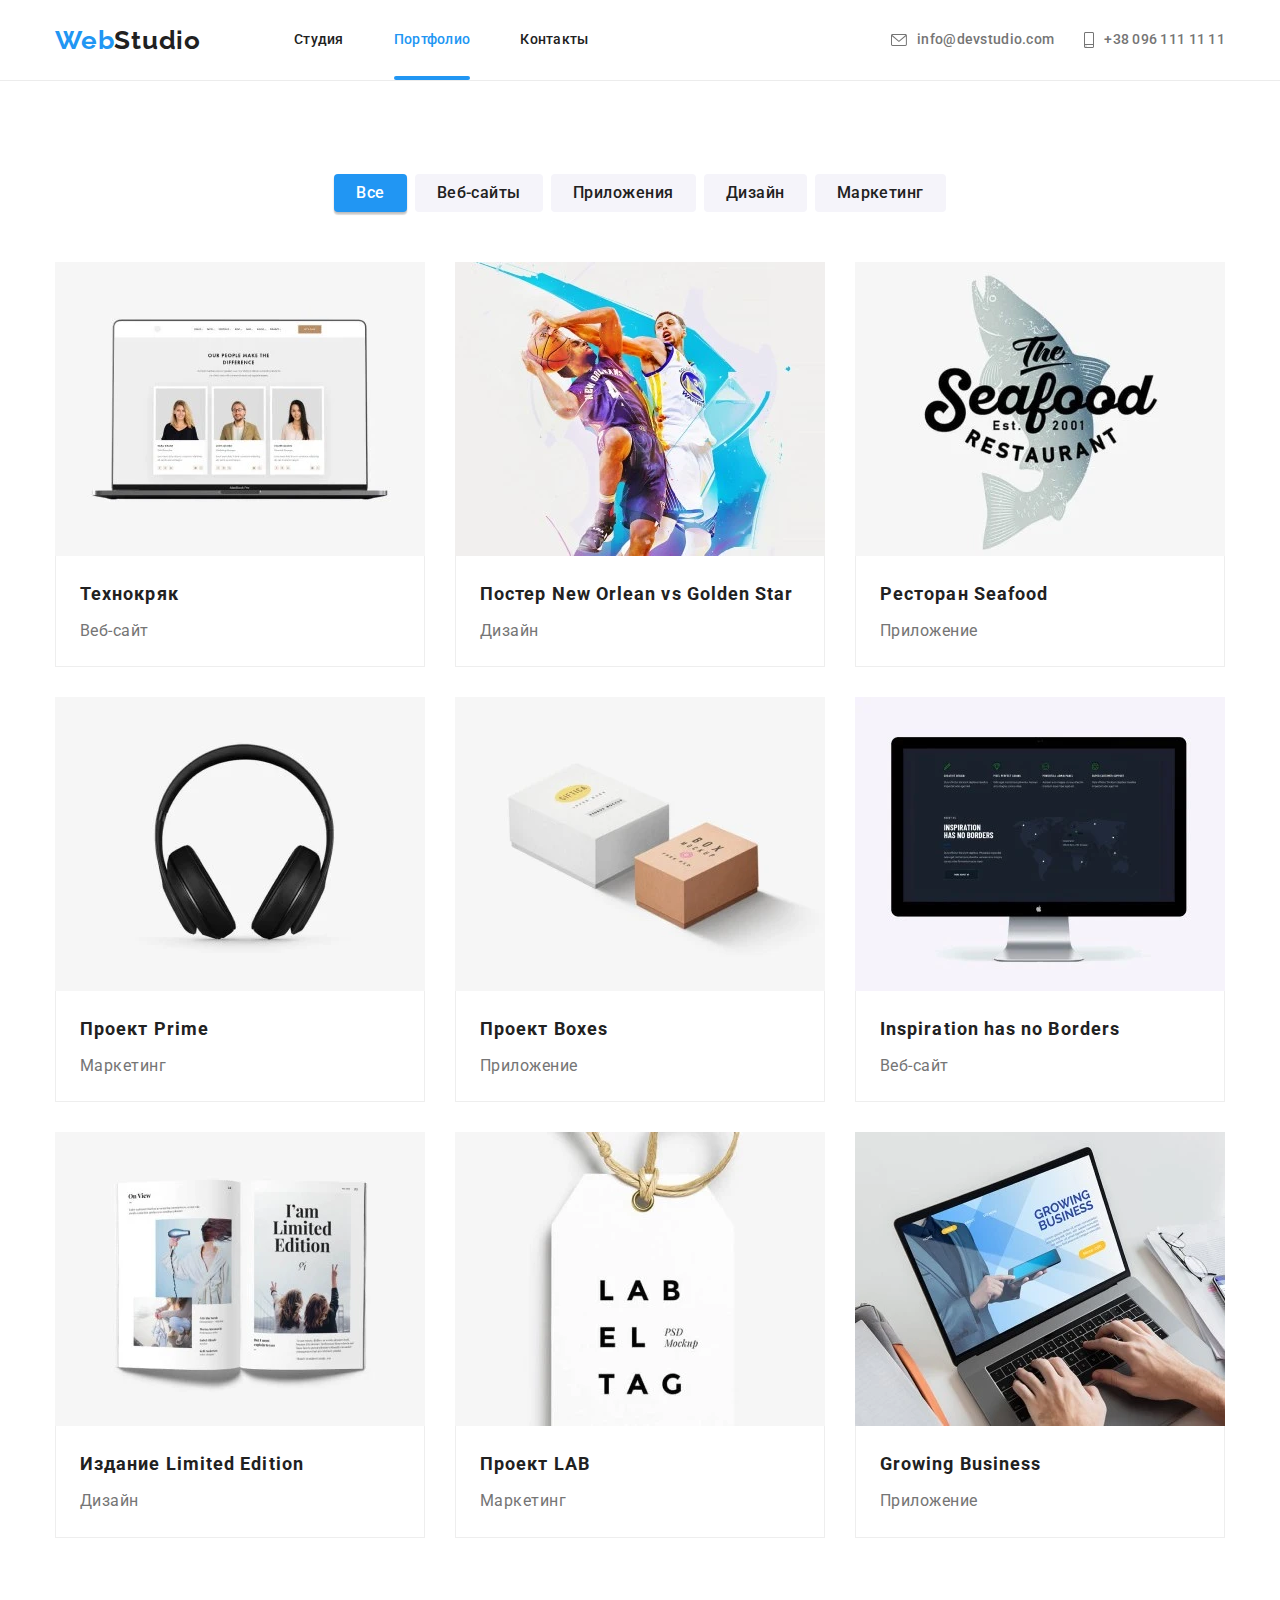
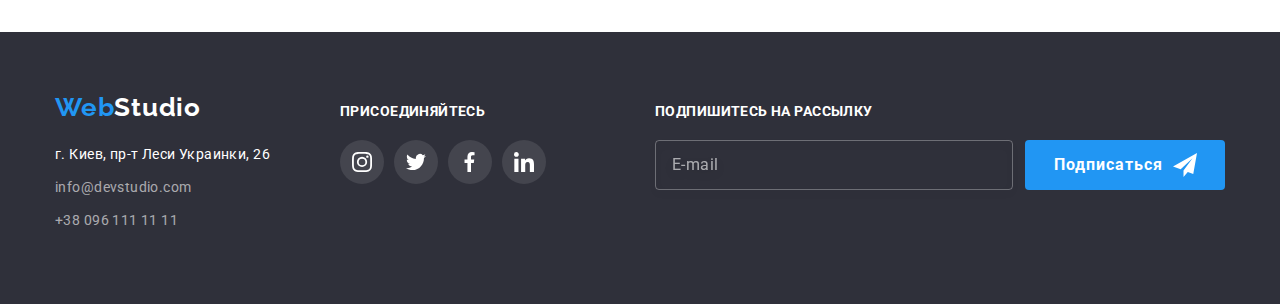
==== commit 77020b09: "+img" ====
--- a/portfolio.html
+++ b/portfolio.html
@@ -5,217 +5,698 @@
     <meta charset="UTF-8">
     <meta http-equiv="X-UA-Compatible" content="IE=edge">
     <meta name="viewport" content="width=device-width, initial-scale=1.0">
-    <title>Document</title>
-
-   
+    <meta name="description"
+        content="Portfolio">
+    <title>Портфолио</title>
+    <link rel="stylesheet" href="https://cdnjs.cloudflare.com/ajax/libs/modern-normalize/1.1.0/modern-normalize.min.css">
+    <link rel="stylesheet" href="./css/main.min.css">
+    <link rel="preconnect" href="https://fonts.googleapis.com">
     <link rel="preconnect" href="https://fonts.gstatic.com" crossorigin>
-    <link
-        href="https://fonts.googleapis.com/css2?family=Raleway:wght@700&family=Roboto:wght@400;500;700;900&display=swap"
+    <link href="https://fonts.googleapis.com/css2?family=Raleway:wght@700&family=Roboto:wght@400;500;700;900&display=swap"
         rel="stylesheet">
-    <link rel="stylesheet" href="https://cdn.jsdelivr.net/npm/modern-normalize@1.1.0/modern-normalize.min.css" />
-    <link rel="stylesheet" href="./css/main.min.css">
-    <link rel="stylesheet" href="./css/styles.css">
 </head>
 
-
-
-<body>
-    <!--header -->
-    <header class="header-border">
-    
-        <div class="container header-container">
-            <a class="title-name link" href="./index.html"> Web<span class="studio-black">Studio</span> </a>
-            <nav>
-                <ul class="header-options list">
-        
-                    <li class="header-options__text"><a class="header-options__item link " href="./index.html">
-                            Студия</a></li>
-                    <li class="header-options__text"><a class="header-options__item link current" href="./portfolio.html">
-                            Портфолио</a></li>
-                    <li class="header-options__text"><a class="header-options__item link " href=""> Контакты</a></li>
+<body data-body>
+    <!-- header  -->
+    <header class="main-nav">
+        <div class="container">
+            <a class="logo link" href="./index.html" target="_blank" rel="noopener nofollow noreferrer">Web<span
+                    class="logo-light-theme">Studio</span></a>
+            
+            <button class="mobile-menu-btn" type="button" aria-label="мобильное меню" data-menu-button>
+                <svg class="mobile-menu-icon" width="40" height="40">
+                    <use class="mobile-menu-burger" href="./images/icons/icons.svg#icon-menu-burger"></use>
+                    <use class="mobile-menu-close" href="./images/icons/icons.svg#icon-menu-close"></use>
+                </svg>
+            </button>
+            
+            <!-- mob -->
+            <div class="mobile-menu" data-menu>
+                <ul class="mobile-menu-nav list">
+                    <li class="mobile-menu-nav-item">
+                        <a class="mobile-menu-nav-link link" href="./index.html">Студия</a>
+                    </li>
+                    <li class="mobile-menu-nav-item">
+                        <a class="mobile-menu-nav-link link mobile-menu-nav-link--active" href="./portfolio.html">Портфолио</a>
+                    </li>
+                    <li class="mobile-menu-nav-item">
+                        <a class="mobile-menu-nav-link link" href="">Контакты</a>
+                    </li>
+                </ul>
+            
+                <ul class="mobile-menu-contacts list">
+                    <li class="mobile-menu-contacts-item">
+                        <a class="mobile-menu-contacts-link link mobile-menu-contacts-link--active" href="tel:+380961111111">+38 096
+                            111 11 11</a>
+                    </li>
+                    <li class="mobile-menu-contacts-item">
+                        <a class="mobile-menu-contacts-link link" href="mailto:info@devstudio.com">info@devstudio.com</a>
+                    </li>
+                </ul>
+            
+                <ul class="mobile-menu-socials list">
+                    <li class="mobile-menu-socials-item">
+                        <a class="mobile-menu-socials-link link" href="" target="_blank" rel="noopener noreferer">Instagram</a>
+                    </li>
+                    <li class="mobile-menu-socials-item">
+                        <a class="mobile-menu-socials-link link" href="" target="_blank" rel="noopener noreferer">Twitter</a>
+                    </li>
+                    <li class="mobile-menu-socials-item">
+                        <a class="mobile-menu-socials-link link" href="" target="_blank" rel="noopener noreferer">Facebook</a>
+                    </li>
+                    <li class="mobile-menu-socials-item">
+                        <a class="mobile-menu-socials-link link" href="" target="_blank" rel="noopener noreferer">LinkedIn</a>
+                    </li>
+                </ul>
+            </div>
+            
+            <nav class="menu">
+                <ul class="menu__list list">
+                    <li class="menu__item item">
+                        <a class="menu__link link" href="./index.html">Студия</a>
+                    </li>
+                    <li class="menu__item item">
+                        <a class="menu__link link menu__link--active" href="">Портфолио</a>
+                    </li>
+                    <li class="menu__item item">
+                        <a class="menu__link link" href="">Контакты</a>
+                    </li>
                 </ul>
             </nav>
-        
-            <ul class="header-options list header-group">
-                <li class="header-options__text"><a class="header-options__tel link" href="mailto:info@devstudio.com"><svg
-                            class="header-options__icon" width="16" height="12">
-                            <use href="./images/icons2.svg#icon1-envelope"></use>
-                        </svg>info@devstudio.com</a></li>
-                <li class="header-options-__ext"><a class="header-options__tel link" href="tel:+380961111111">
-                        <svg class="header-options__icon" width="10" height="16">
-                            <use href="./images/icons2.svg#icon1-Vector"></use>
-                        </svg>+38 096 111 11 11</a></li>
-            </ul>
+
+            <div class="contacts">
+                <ul class="contacts__list list">
+                    <li class="contacts__item item">
+                        <a class="contacts__link link" href="mailto:info@devstudio.com">
+                            <svg class="contacts__icon" width="16" height="12">
+                                <use href="./images/icons/icons.svg#icon-mail"></use>
+                            </svg>
+                            info@devstudio.com
+                        </a>
+                    </li>
+                    <li class="contacts__item item">
+                        <a class="contacts__link link" href="tel:+380961111111">
+                            <svg class="contacts__icon" width="10" height="16">
+                                <use href="./images/icons/icons.svg#icon-smartphone"></use>
+                            </svg>
+                            +38 096 111 11 11
+                        </a>
+                    </li>
+                </ul>
+            </div>
         </div>
-        
     </header>
-
-    <!-- main-->
+    
+    <!-- main -->
     <main>
-        <section class="section">
-            <div class="container">  
-            <ul class="work-list list">
-        <li class="btn-portfolio-class"><button class="btn-portfolio current-btn" type="button">Всё</button></li>
-        <li class="btn-portfolio-class"><button class="btn-portfolio" type="button">Веб-сайты</button></li>
-        <li class="btn-portfolio-class"><button class="btn-portfolio" type="button">Приложения</button></li>
-        <li class="btn-portfolio-class"><button class="btn-portfolio" type="button">Дизайн</button></li>
-        <li class="btn-portfolio-class"><button class="btn-portfolio" type="button">Маркетинг</button></li>
-        </ul>
-         
-            <ul class=" work-pic list">
-<li class="portfolio-item projects-group" >
-   <div class="portfolio-img-card" >
-    <img class="projects link" src="./images/img-1.jpg" alt="Технокряк" width="270">
-    <div class="portfolio-overlay" >
-        <p class="portfolio-overlay-desc" >Lorem ipsum dolor sit amet consectetur adipisicing elit.e illo. Quasi, nam minus</p>
-    </div>
-
-    </div>
-    <div class="projects-text"> <h3 class="projects-head">Технокряк</h3>
-    <p class="project-kind">Веб-сайт</p></div>
-</li>
-
-<li class="portfolio-item projects-group">
-    <div class="portfolio-img-card"><img class="projects link" src="./images/img-2.jpg" alt="Постер" width="270">
-    <div class="portfolio-overlay">
-        <p class="portfolio-overlay-desc">Lorem ipsum dolor sit amet consectetur adipisicing elit.e illo. Quasi, nam minus
-        </p> </div>
-    </div><div class="projects-text"><h3 class="projects-head">Постер New Orlean vs Golden Star</h3>
-    <p class="project-kind">Дизайн</p></div>
-</li>
-
-<li class="portfolio-item projects-group">
-    <div class="portfolio-img-card"><img class="projects link" src="./images/img-3.jpg" alt="Ресторан" width="270">
-    <div class="portfolio-overlay">
-        <p class="portfolio-overlay-desc">Lorem ipsum dolor sit amet consectetur adipisicing elit.e illo. Quasi, nam minus
-        </p></div>
-    </div><div class="projects-text"><h3 class="projects-head">Ресторан Seafood</h3>
-    <p class="project-kind">Приложение</p></div>
-</li>
-
-
-<li class="portfolio-item projects-group">
-    <div class="portfolio-img-card"><img class="projects link" src="./images/img-4.jpg" alt="Проект" width="270">
-    <div class="portfolio-overlay">
-        <p class="portfolio-overlay-desc">Lorem ipsum dolor sit amet consectetur adipisicing elit.e illo. Quasi, nam minus
-        </p></div>
-    </div><div class="projects-text"><h3 class="projects-head">Проект Prime</h3>
-    <p class="project-kind">Маркетинг</p></div>
-</li>
-<li class="portfolio-item projects-group">
-    <div class="portfolio-img-card"><img class="link projects" src="./images/img-5.jpg" alt="Boxes" width="270">
-    <div class="portfolio-overlay">
-        <p class="portfolio-overlay-desc">Lorem ipsum dolor sit amet consectetur adipisicing elit.e illo. Quasi, nam minus
-        </p></div>
-    </div><div class="projects-text"><h3 class="projects-head">Проект Boxes</h3>
-    <p class="project-kind">Приложение</p></div>
-</li>
-
-<li class="portfolio-item projects-group">
-    <div class="portfolio-img-card"><img class="projects link" src="./images/img-6.jpg" alt="Inspiration has no borders" width="270">
-    <div class="portfolio-overlay">
-        <p class="portfolio-overlay-desc">Lorem ipsum dolor sit amet consectetur adipisicing elit.e illo. Quasi, nam minus
-        </p></div>
-    </div><div class="projects-text"><h3 class="projects-head" lang="en"> Inspiration has no borders</h3>
-    <p class="project-kind" >Веб-сайт</p></div>
-</li>
-
-<li class="portfolio-item projects-group">
-    <div class="portfolio-img-card"><img class="projects link" src="./images/img-7.jpg" alt="Издание Limited Edition" width="270">
-    <div class="portfolio-overlay">
-        <p class="portfolio-overlay-desc">Lorem ipsum dolor sit amet consectetur adipisicing elit.e illo. Quasi, nam minus
-        </p></div>
-    </div><div class="projects-text"><h3 class="projects-head">Издание Limited Edition</h3>
-    <p class="project-kind">Дизайн</p></div>
-</li>
-<li class="portfolio-item projects-group">
-    <div class="portfolio-img-card"><img class="projects link" src="./images/img-8.jpg" alt="LAB" width="270">
-    <div class="portfolio-overlay">
-        <p class="portfolio-overlay-desc">Lorem ipsum dolor sit amet consectetur adipisicing elit.e illo. Quasi, nam minus
-        </p></div>
-    </div><div class="projects-text"><h3 class="projects-head">Проект LAB</h3>
-    <p class="project-kind">Маркетинг</p></div></li>
-
-<li class="portfolio-item projects-group">
-    <div class="portfolio-img-card"><img class="projects link" src="./images/img-9.jpg" alt="Growing Business" width="270">
-    <div class="portfolio-overlay">
-        <p class="portfolio-overlay-desc">Lorem ipsum dolor sit amet consectetur adipisicing elit.e illo. Quasi, nam minus
-        </p></div>
-    </div><div class="projects-text"><h3 class="projects-head" lang="en">Growing Business</h3>
-    <p class="project-kind" >Приложение</p></div>
-</li>
-
-            </ul>
+        <section class="portfolio">
+            <div class="container">
+                <h1 hidden>Портфолио</h1>
+                
+                <ul class="list sort-btn">
+                    <li class="item">
+                        <button class="portfolio-button button active-btn" type="button">Все</button>
+                    </li>
+                    <li class="item">
+                        <button class="portfolio-button button" type="button">Веб-сайты</button>
+                    </li>
+                    <li class="item">
+                        <button class="portfolio-button button" type="button">Приложения</button>
+                    </li>
+                    <li class="item">
+                        <button class="portfolio-button button" type="button">Дизайн</button>
+                    </li>
+                    <li class="item">
+                        <button class="portfolio-button button" type="button">Маркетинг</button>
+                    </li>
+                </ul>
+                
+                <ul class="porfolio-list list table-list">
+                    <!-- 1 -->
+                    <li class="portfolio-item item table-item"> 
+                        <a class="portfolio-link link" href="">                          
+                            <div class="portfolio-img-card">
+                                <picture>
+                                    <!-- desktop -->
+                                    <source 
+                                        media="(min-width: 1200px)" 
+                                        srcset="images/portfolio/portfolio-1-370.webp 1x, images/portfolio/portfolio-1-370@2x.webp 2x"
+                                        type="image/webp" 
+                                    />
+                                    <source 
+                                        media="(min-width: 1200px)" 
+                                        srcset="images/portfolio/portfolio-1-370.jpg 1x, images/portfolio/portfolio-1-370@2x.jpg 2x"
+                                        type="image/jpg" 
+                                    />
+
+                                    <!-- tablet -->
+                                    <source 
+                                        media="(min-width: 768px)" 
+                                        srcset="images/portfolio/portfolio-1-354.webp 1x, images/portfolio/portfolio-1-354@2x.webp 2x"
+                                        type="image/webp" 
+                                    />
+                                    <source 
+                                        media="(min-width: 768px)" 
+                                        srcset="images/portfolio/portfolio-1-354.jpg 1x, images/portfolio/portfolio-1-354@2x.jpg 2x"
+                                        type="image/jpg" 
+                                    />
+
+                                    <!-- mobile -->
+                                    <source 
+                                        media="(max-width: 767px)" 
+                                        srcset="images/portfolio/portfolio-1-450.webp 1x, images/portfolio/portfolio-1-450@2x.webp 2x"
+                                        type="image/webp" 
+                                    />
+                                    <source 
+                                        media="(max-width: 767px)" 
+                                        srcset="images/portfolio/portfolio-1-450.jpg 1x, images/portfolio/portfolio-1-450@2x.jpg 2x"
+                                        type="image/jpg" 
+                                    />
+                                    <img class="portfolio-image" src="./images/portfolio-1.jpg" alt="ноутбук с открытым сайтом" width="370" height="294">
+                                </picture>
+
+                                <div class="portfolio-overlay">
+                                    <p class="portfolio-overlay-desc">Lorem ipsum dolor sit amet consectetur adipisicing elit.e illo. Quasi, nam minus.
+                                    </p>
+                                </div>
+                            </div>
+                            <div class="card-desc">
+                                <h2 class="portfolio-project">Технокряк</h2>
+                                <p class="portfolio-category">Веб-сайт</p>
+                            </div>                                                  
+                        </a>                        
+                    </li>
+                    <!-- 2 -->
+                    <li class="portfolio-item item table-item">
+                        <a class="portfolio-link link" href="">
+                            <div class="portfolio-img-card">
+                                <picture>
+                                    <!-- desktop -->
+                                    <source 
+                                        media="(min-width: 1200px)" 
+                                        srcset="images/portfolio/portfolio-2-370.webp 1x, images/portfolio/portfolio-2-370@2x.webp 2x"
+                                        type="image/webp" 
+                                    />
+                                    <source 
+                                        media="(min-width: 1200px)" 
+                                        srcset="images/portfolio/portfolio-2-370.jpg 1x, images/portfolio/portfolio-2-370@2x.jpg 2x"
+                                        type="image/jpg" 
+                                    />
+
+                                    <!-- tablet -->
+                                    <source 
+                                        media="(min-width: 768px)" 
+                                        srcset="images/portfolio/portfolio-2-354.webp 1x, images/portfolio/portfolio-2-354@2x.webp 2x"
+                                        type="image/webp" 
+                                    />
+                                    <source 
+                                        media="(min-width: 768px)" 
+                                        srcset="images/portfolio/portfolio-2-354.jpg 1x, images/portfolio/portfolio-2-354@2x.jpg 2x"
+                                        type="image/jpg" 
+                                    />
+
+                                    <!-- mobile -->
+                                    <source 
+                                        media="(max-width: 767px)" 
+                                        srcset="images/portfolio/portfolio-2-450.webp 1x, images/portfolio/portfolio-2-450@2x.webp 2x"
+                                        type="image/webp" 
+                                    />
+                                    <source 
+                                        media="(max-width: 767px)" 
+                                        srcset="images/portfolio/portfolio-2-450.jpg 1x, images/portfolio/portfolio-2-450@2x.jpg 2x"
+                                        type="image/jpg" 
+                                    />
+                                    <img class="portfolio-image" 
+                                    src="./images/portfolio-2.jpg" alt="два баскетболиста с мячом" width="370" height="294">
+                                </picture>
+                                
+                                <div class="portfolio-overlay">
+                                    <p class="portfolio-overlay-desc">Lorem ipsum dolor sit amet consectetur adipisicing elit.e illo. Quasi, nam minus.
+                                    </p>
+                                </div>
+                            </div>                            
+                            <div class="card-desc">
+                                <h2 class="portfolio-project">Постер New Orlean vs Golden Star</h2>
+                                <p class="portfolio-category">Дизайн</p>
+                            </div>
+                        </a>
+                    </li>
+                    <!-- 3 -->
+                    <li class="portfolio-item item table-item">
+                        <a class="portfolio-link link" href="">
+                            <div class="portfolio-img-card">
+                                <picture>
+                                    <!-- desktop -->
+                                    <source 
+                                        media="(min-width: 1200px)" 
+                                        srcset="images/portfolio/portfolio-3-370.webp 1x, images/portfolio/portfolio-3-370@2x.webp 2x"
+                                        type="image/webp" 
+                                    />
+                                    <source 
+                                        media="(min-width: 1200px)" 
+                                        srcset="images/portfolio/portfolio-3-370.jpg 1x, images/portfolio/portfolio-3-370@2x.jpg 2x"
+                                        type="image/jpg" 
+                                    />
+
+                                    <!-- tablet -->
+                                    <source 
+                                        media="(min-width: 768px)" 
+                                        srcset="images/portfolio/portfolio-3-354.webp 1x, images/portfolio/portfolio-3-354@2x.webp 2x"
+                                        type="image/webp" 
+                                    />
+                                    <source 
+                                        media="(min-width: 768px)" 
+                                        srcset="images/portfolio/portfolio-3-354.jpg 1x, images/portfolio/portfolio-3-354@2x.jpg 2x"
+                                        type="image/jpg" 
+                                    />
+
+                                    <!-- mobile -->
+                                    <source 
+                                        media="(max-width: 767px)" 
+                                        srcset="images/portfolio/portfolio-3-450.webp 1x, images/portfolio/portfolio-3-450@2x.webp 2x"
+                                        type="image/webp" 
+                                    />
+                                    <source 
+                                        media="(max-width: 767px)" 
+                                        srcset="images/portfolio/portfolio-3-450.jpg 1x, images/portfolio/portfolio-3-450@2x.jpg 2x"
+                                        type="image/jpg" 
+                                    />
+                                    <img class="portfolio-image" src="./images/portfolio-3.jpg" alt="два баскетболиста с мячом" width="370" height="294">
+                                </picture>
+                                
+                                <div class="portfolio-overlay">
+                                    <p class="portfolio-overlay-desc">Lorem ipsum dolor sit amet consectetur adipisicing elit.e illo. Quasi, nam minus.
+                                    </p>
+                                </div>
+                            </div>                            
+                            <div class="card-desc">
+                                <h2 class="portfolio-project">Ресторан Seafood</h2>
+                                <p class="portfolio-category">Приложение</p>
+                            </div>
+                        </a>
+                    </li>
+                    <!-- 4 -->
+                    <li class="portfolio-item item table-item">
+                        <a class="portfolio-link link" href="">
+                            <div class="portfolio-img-card">
+                                <picture>
+                                    <!-- desktop -->
+                                    <source 
+                                        media="(min-width: 1200px)" 
+                                        srcset="images/portfolio/portfolio-4-370.webp 1x, images/portfolio/portfolio-4-370@2x.webp 2x"
+                                        type="image/webp" 
+                                    />
+                                    <source 
+                                        media="(min-width: 1200px)" 
+                                        srcset="images/portfolio/portfolio-4-370.jpg 1x, images/portfolio/portfolio-4-370@2x.jpg 2x"
+                                        type="image/jpg" 
+                                    />
+
+                                    <!-- tablet -->
+                                    <source 
+                                        media="(min-width: 768px)" 
+                                        srcset="images/portfolio/portfolio-4-354.webp 1x, images/portfolio/portfolio-4-354@2x.webp 2x"
+                                        type="image/webp" 
+                                    />
+                                    <source 
+                                        media="(min-width: 768px)" 
+                                        srcset="images/portfolio/portfolio-4-354.jpg 1x, images/portfolio/portfolio-4-354@2x.jpg 2x"
+                                        type="image/jpg" 
+                                    />
+
+                                    <!-- mobile -->
+                                    <source 
+                                        media="(max-width: 767px)" 
+                                        srcset="images/portfolio/portfolio-4-450.webp 1x, images/portfolio/portfolio-4-450@2x.webp 2x"
+                                        type="image/webp" 
+                                    />
+                                    <source 
+                                        media="(max-width: 767px)" 
+                                        srcset="images/portfolio/portfolio-4-450.jpg 1x, images/portfolio/portfolio-4-450@2x.jpg 2x"
+                                        type="image/jpg" 
+                                    />
+                                    <img class="portfolio-image" src="./images/portfolio-4.jpg" alt="накладные наушники" width="370" height="294">
+                                </picture>
+                                
+                                <div class="portfolio-overlay">
+                                    <p class="portfolio-overlay-desc">Lorem ipsum dolor sit amet consectetur adipisicing elit.e illo. Quasi, nam minus.
+                                    </p>
+                                </div>
+                            </div>                            
+                            <div class="card-desc">
+                                <h2 class="portfolio-project">Проект Prime</h2>
+                                <p class="portfolio-category">Маркетинг</p>
+                            </div>
+                        </a>
+                    </li>
+                    <!-- 5 -->
+                    <li class="portfolio-item item table-item">
+                        <a class="portfolio-link link" href="">
+                            <div class="portfolio-img-card">
+                                <picture>
+                                    <!-- desktop -->
+                                    <source 
+                                        media="(min-width: 1200px)" 
+                                        srcset="images/portfolio/portfolio-5-370.webp 1x, images/portfolio/portfolio-5-370@2x.webp 2x"
+                                        type="image/webp" 
+                                    />
+                                    <source 
+                                        media="(min-width: 1200px)" 
+                                        srcset="images/portfolio/portfolio-5-370.jpg 1x, images/portfolio/portfolio-5-370@2x.jpg 2x"
+                                        type="image/jpg" 
+                                    />
+
+                                    <!-- tablet -->
+                                    <source 
+                                        media="(min-width: 768px)" 
+                                        srcset="images/portfolio/portfolio-5-354.webp 1x, images/portfolio/portfolio-5-354@2x.webp 2x"
+                                        type="image/webp" 
+                                    />
+                                    <source 
+                                        media="(min-width: 768px)" 
+                                        srcset="images/portfolio/portfolio-5-354.jpg 1x, images/portfolio/portfolio-5-354@2x.jpg 2x"
+                                        type="image/jpg" 
+                                    />
+
+                                    <!-- mobile -->
+                                    <source 
+                                        media="(max-width: 767px)" 
+                                        srcset="images/portfolio/portfolio-5-450.webp 1x, images/portfolio/portfolio-5-450@2x.webp 2x"
+                                        type="image/webp" 
+                                    />
+                                    <source 
+                                        media="(max-width: 767px)" 
+                                        srcset="images/portfolio/portfolio-5-450.jpg 1x, images/portfolio/portfolio-5-450@2x.jpg 2x"
+                                        type="image/jpg" 
+                                    />
+                                    <img class="portfolio-image" src="./images/portfolio-5.jpg" alt="две коробки" width="370" height="294">
+                                </picture>
+                                
+                                <div class="portfolio-overlay">
+                                    <p class="portfolio-overlay-desc">Lorem ipsum dolor sit amet consectetur adipisicing elit.e illo. Quasi, nam minus.
+                                    </p>
+                                </div>
+                            </div>                            
+                            <div class="card-desc">
+                                <h2 class="portfolio-project">Проект Boxes</h2>
+                                <p class="portfolio-category">Приложение</p>
+                            </div>
+                        </a>
+                    </li>
+                    <!-- 6 -->
+                    <li class="portfolio-item item table-item">
+                        <a class="portfolio-link link" href="">
+                            <div class="portfolio-img-card">
+                                <picture>
+                                    <!-- desktop -->
+                                    <source 
+                                        media="(min-width: 1200px)" 
+                                        srcset="images/portfolio/portfolio-6-370.webp 1x, images/portfolio/portfolio-6-370@2x.webp 2x"
+                                        type="image/webp" 
+                                    />
+                                    <source 
+                                        media="(min-width: 1200px)" 
+                                        srcset="images/portfolio/portfolio-6-370.jpg 1x, images/portfolio/portfolio-6-370@2x.jpg 2x"
+                                        type="image/jpg" 
+                                    />
+
+                                    <!-- tablet -->
+                                    <source 
+                                        media="(min-width: 768px)" 
+                                        srcset="images/portfolio/portfolio-6-354.webp 1x, images/portfolio/portfolio-6-354@2x.webp 2x"
+                                        type="image/webp" 
+                                    />
+                                    <source 
+                                        media="(min-width: 768px)" 
+                                        srcset="images/portfolio/portfolio-6-354.jpg 1x, images/portfolio/portfolio-6-354@2x.jpg 2x"
+                                        type="image/jpg" 
+                                    />
+
+                                    <!-- mobile -->
+                                    <source 
+                                        media="(max-width: 767px)" 
+                                        srcset="images/portfolio/portfolio-6-450.webp 1x, images/portfolio/portfolio-6-450@2x.webp 2x"
+                                        type="image/webp" 
+                                    />
+                                    <source 
+                                        media="(max-width: 767px)" 
+                                        srcset="images/portfolio/portfolio-6-450.jpg 1x, images/portfolio/portfolio-6-450@2x.jpg 2x"
+                                        type="image/jpg" 
+                                    />
+                                    <img class="portfolio-image" src="./images/portfolio-6.jpg" alt="монитор с открытым сайтом" width="370" height="294">
+                                </picture>
+                                
+                                <div class="portfolio-overlay">
+                                    <p class="portfolio-overlay-desc">Lorem ipsum dolor sit amet consectetur adipisicing elit.e illo. Quasi, nam minus.
+                                    </p>
+                                </div>
+                            </div>                            
+                            <div class="card-desc">
+                                <h2 class="portfolio-project">Inspiration has no Borders</h2>
+                                <p class="portfolio-category">Веб-сайт</p>
+                            </div>
+                        </a>
+                    </li>
+                    <!-- 7 -->
+                    <li class="portfolio-item item table-item">
+                        <a class="portfolio-link link" href="">
+                            <div class="portfolio-img-card">
+                                <picture>
+                                    <!-- desktop -->
+                                    <source 
+                                        media="(min-width: 1200px)" 
+                                        srcset="images/portfolio/portfolio-7-370.webp 1x, images/portfolio/portfolio-7-370@2x.webp 2x"
+                                        type="image/webp" 
+                                    />
+                                    <source 
+                                        media="(min-width: 1200px)" 
+                                        srcset="images/portfolio/portfolio-7-370.jpg 1x, images/portfolio/portfolio-7-370@2x.jpg 2x"
+                                        type="image/jpg" 
+                                    />
+
+                                    <!-- tablet -->
+                                    <source 
+                                        media="(min-width: 768px)" 
+                                        srcset="images/portfolio/portfolio-7-354.webp 1x, images/portfolio/portfolio-7-354@2x.webp 2x"
+                                        type="image/webp" 
+                                    />
+                                    <source 
+                                        media="(min-width: 768px)" 
+                                        srcset="images/portfolio/portfolio-7-354.jpg 1x, images/portfolio/portfolio-7-354@2x.jpg 2x"
+                                        type="image/jpg" 
+                                    />
+
+                                    <!-- mobile -->
+                                    <source 
+                                        media="(max-width: 767px)" 
+                                        srcset="images/portfolio/portfolio-7-450.webp 1x, images/portfolio/portfolio-7-450@2x.webp 2x"
+                                        type="image/webp" 
+                                    />
+                                    <source 
+                                        media="(max-width: 767px)" 
+                                        srcset="images/portfolio/portfolio-7-450.jpg 1x, images/portfolio/portfolio-7-450@2x.jpg 2x"
+                                        type="image/jpg" 
+                                    />
+                                    <img class="portfolio-image" src="./images/portfolio-7.jpg" alt="открытый журнал" width="370" height="294">
+                                </picture>
+                                
+                                <div class="portfolio-overlay">
+                                    <p class="portfolio-overlay-desc">Lorem ipsum dolor sit amet consectetur adipisicing elit.e illo. Quasi, nam minus.
+                                    </p>
+                                </div>
+                            </div>                            
+                            <div class="card-desc">
+                                <h2 class="portfolio-project">Издание Limited Edition</h2>
+                                <p class="portfolio-category">Дизайн</p>
+                            </div>
+                        </a>
+                    </li>
+                    <!-- 8 -->
+                    <li class="portfolio-item item table-item">
+                        <a class="portfolio-link link" href="">
+                            <div class="portfolio-img-card">
+                                <picture>
+                                    <!-- desktop -->
+                                    <source 
+                                        media="(min-width: 1200px)" 
+                                        srcset="images/portfolio/portfolio-8-370.webp 1x, images/portfolio/portfolio-8-370@2x.webp 2x"
+                                        type="image/webp" 
+                                    />
+                                    <source 
+                                        media="(min-width: 1200px)" 
+                                        srcset="images/portfolio/portfolio-8-370.jpg 1x, images/portfolio/portfolio-8-370@2x.jpg 2x"
+                                        type="image/jpg" 
+                                    />
+
+                                    <!-- tablet -->
+                                    <source 
+                                        media="(min-width: 768px)" 
+                                        srcset="images/portfolio/portfolio-8-354.webp 1x, images/portfolio/portfolio-8-354@2x.webp 2x"
+                                        type="image/webp" 
+                                    />
+                                    <source 
+                                        media="(min-width: 768px)" 
+                                        srcset="images/portfolio/portfolio-8-354.jpg 1x, images/portfolio/portfolio-8-354@2x.jpg 2x"
+                                        type="image/jpg" 
+                                    />
+
+                                    <!-- mobile -->
+                                    <source 
+                                        media="(max-width: 767px)" 
+                                        srcset="images/portfolio/portfolio-8-450.webp 1x, images/portfolio/portfolio-8-450@2x.webp 2x"
+                                        type="image/webp" 
+                                    />
+                                    <source 
+                                        media="(max-width: 767px)" 
+                                        srcset="images/portfolio/portfolio-8-450.jpg 1x, images/portfolio/portfolio-8-450@2x.jpg 2x"
+                                        type="image/jpg" 
+                                    />
+                                    <img class="portfolio-image" src="./images/portfolio-8.jpg" alt="бирка с шнуром" width="370" height="294">
+                                </picture>
+                                
+                                <div class="portfolio-overlay">
+                                    <p class="portfolio-overlay-desc">Lorem ipsum dolor sit amet consectetur adipisicing elit.e illo. Quasi, nam minus.
+                                    </p>
+                                </div>
+                            </div>                            
+                            <div class="card-desc">
+                                <h2 class="portfolio-project">Проект LAB</h2>
+                                <p class="portfolio-category">Маркетинг</p>
+                            </div>
+                        </a>
+                    </li>
+                    <!-- 9 -->
+                    <li class="portfolio-item item table-item">
+                        <a class="portfolio-link link" href="">
+                            <div class="portfolio-img-card">
+                                <picture>
+                                    <!-- desktop -->
+                                    <source 
+                                        media="(min-width: 1200px)" 
+                                        srcset="images/portfolio/portfolio-9-370.webp 1x, images/portfolio/portfolio-9-370@2x.webp 2x"
+                                        type="image/webp" 
+                                    />
+                                    <source 
+                                        media="(min-width: 1200px)" 
+                                        srcset="images/portfolio/portfolio-9-370.jpg 1x, images/portfolio/portfolio-9-370@2x.jpg 2x"
+                                        type="image/jpg" 
+                                    />
+
+                                    <!-- tablet -->
+                                    <source 
+                                        media="(min-width: 768px)" 
+                                        srcset="images/portfolio/portfolio-9-354.webp 1x, images/portfolio/portfolio-9-354@2x.webp 2x"
+                                        type="image/webp" 
+                                    />
+                                    <source 
+                                        media="(min-width: 768px)" 
+                                        srcset="images/portfolio/portfolio-9-354.jpg 1x, images/portfolio/portfolio-9-354@2x.jpg 2x"
+                                        type="image/jpg" 
+                                    />
+
+                                    <!-- mobile -->
+                                    <source 
+                                        media="(max-width: 767px)" 
+                                        srcset="images/portfolio/portfolio-9-450.webp 1x, images/portfolio/portfolio-9-450@2x.webp 2x"
+                                        type="image/webp" 
+                                    />
+                                    <source 
+                                        media="(max-width: 767px)" 
+                                        srcset="images/portfolio/portfolio-9-450.jpg 1x, images/portfolio/portfolio-9-450@2x.jpg 2x"
+                                        type="image/jpg" 
+                                    />
+                                    <img class="portfolio-image" src="./images/portfolio-9.jpg" alt="руки на клавиатуре ноутбука" width="370" height="294">
+                                </picture>
+                                
+                                <div class="portfolio-overlay">
+                                    <p class="portfolio-overlay-desc">Lorem ipsum dolor sit amet consectetur adipisicing elit.e illo. Quasi, nam minus.
+                                    </p>
+                                </div>
+                            </div>                            
+                            <div class="card-desc">
+                                <h2 class="portfolio-project">Growing Business</h2>
+                                <p class="portfolio-category">Приложение</p>
+                            </div>
+                        </a>
+                    </li>
+                </ul>
             </div>
         </section>
     </main>
-        <!--footer-->
-        <footer class="footer">
-            <div class="footer-container">
-                <div class="footer-list">
-                    <a class="footer-name link" href="index.html"> Web<span class="studio-white">Studio</span></a>
-        
-        
-                    <ul class="list footer-group">
-                        <li class="footer-white link"><a class="footer-white link" href="https://goo.gl/maps/7HZzm9QdchbtxohQ8"
-                                target="_blank" rel="noopener nofollow noreferrer">г. Киев,
-                                пр-т Леси Украинки, 26</a></li>
-                        <li><a class="footer-grey link" href="mailto:info@devstudio.com">info@devstudio.com</a></li>
-                        <li><a class="footer-grey link" href="tel:+380961111111">+38 096 111 11 11</a></li>
-                    </ul>
-                </div>
-        
-                <div class="subscribe">
-                    <p class="subscribe-title">присоединяйтесь</p>
-                    <ul class="social-media list">
-                        <li class="social-media__item">
-                            <a class="social-media__link link" href="" target="_blank" rel="noopener noreferer"
-                                aria-label="instagram">
-                                <svg class="social-media__icon-footer" width="20" height="20">
-                                    <use href="./images/icons.svg#icon-instagram"></use>
-                                </svg>
-                            </a>
+
+    <!-- footer  -->
+    <footer class="footer">
+        <div class="container">
+            <div class="footer-contacts">
+                <a class="footer-contacts__logo logo link" href="./index.html" target="_blank"
+                    rel="noopener nofollow noreferrer">Web<span class="logo-dark-theme">Studio</span></a>
+                <address class="address">
+                    <ul class="address__list list">
+                        <li class="address__item item">
+                            <a class="address__link link" href="https://goo.gl/maps/7HZzm9QdchbtxohQ8" target="_blank"
+                                rel="noopener nofollow noreferrer">г. Киев, пр-т Леси Украинки, 26</a>
                         </li>
-                        <li class="social-media__item">
-                            <a class="social-media__link link" href="" target="_blank" rel="noopener noreferer"
-                                aria-label="instagram">
-                                <svg class="social-media__icon-footer" width="20" height="20">
-                                    <use href="./images/icons.svg#icon-twitter"></use>
-                                </svg>
-                            </a>
+                        <li class="address__item item">
+                            <a class="address__link link" href="mailto:info@devstudio.com">info@devstudio.com</a>
                         </li>
-                        <li class="social-media__item">
-                            <a class="social-media__link link" href="" target="_blank" rel="noopener noreferer"
-                                aria-label="instagram">
-                                <svg class="social-media__icon-footer" width="20" height="20">
-                                    <use href="./images/icons.svg#icon-facebook"></use>
-                                </svg>
-                            </a>
-                        </li>
-                        <li class="social-media__item">
-                            <a class="social-media__link link" href="" target="_blank" rel="noopener noreferer"
-                                aria-label="instagram">
-                                <svg class="social-media__icon-footer" width="20" height="20">
-                                    <use href="./images/icons.svg#icon-linkedin"></use>
-                                </svg>
-                            </a>
+                        <li class="address__item item">
+                            <a class="address__link link" href="tel:+380961111111">+38 096 111 11 11</a>
                         </li>
                     </ul>
-                </div>
-        
-                <div class="subscribe-distribution">
-                    <h3 class="subscribe-title">Подпишитесь на рассылку</h3>
-                    <form class="subscribe-form" name="subscribe-form">
-                        <label class="contact-form-group"></label>
-                        <input class="subscribe-input" type="email" name="email" placeholder="E-mail" required>
-                        <button class="subscribe-btn" type="submit">Подписаться
-                            <svg class="subscribe-icon" width="24" height="24">
-                                <use href="./images/icons/modal.svg#icon1-send"></use>
-                            </svg></button>
-                    </form>
-                </div>
+                </address>
             </div>
-        </footer>
-    </body>
-    
-    </html>+            <div class="footer-subscribe">
+                <h3 class="footer-subscribe__title">присоединяйтесь</h3>
+                <ul class="social list">
+                    <li class="social__item">
+                        <a class="social__link social__link--focused link" href="" target="_blank" rel="noopener noreferer"
+                            aria-label="instagram">
+                            <svg class="social__icon social__icon--focused" width="20" height="20">
+                                <use href="./images/icons/icons.svg#icon-instagram"></use>
+                            </svg>
+                        </a>
+                    </li>
+                    <li class="social__item">
+                        <a class="social__link social__link--focused link" href="" target="_blank" rel="noopener noreferer"
+                            aria-label="instagram">
+                            <svg class="social__icon social__icon--focused" width="20" height="20">
+                                <use href="./images/icons/icons.svg#icon-twitter"></use>
+                            </svg>
+                        </a>
+                    </li>
+                    <li class="social__item">
+                        <a class="social__link social__link--focused link" href="" target="_blank" rel="noopener noreferer"
+                            aria-label="instagram">
+                            <svg class="social__icon social__icon--focused" width="20" height="20">
+                                <use href="./images/icons/icons.svg#icon-facebook"></use>
+                            </svg>
+                        </a>
+                    </li>
+                    <li class="social__item">
+                        <a class="social__link social__link--focused link" href="" target="_blank" rel="noopener noreferer"
+                            aria-label="instagram">
+                            <svg class="social__icon social__icon--focused" width="20" height="20">
+                                <use href="./images/icons/icons.svg#icon-linkedin"></use>
+                            </svg>
+                        </a>
+                    </li>
+                </ul>
+            </div>
+            <div class="footer-distribution">
+                <h3 class="footer-distribution__title">Подпишитесь на рассылку</h3>
+                <form class="subscribe-form" name="subscribe-form">
+                    <input class="subscribe-form__input" type="email" name="email" placeholder="E-mail" required>
+                    <button class="subscribe-btn button" type="submit">Подписаться
+                        <svg class="subscribe-btn__icon" width="24" height="24">
+                            <use href="./images/icons/icons.svg#icon-send"></use>
+                        </svg>
+                    </button>
+                </form>
+            </div>
+        </div>
+    </footer>
+
+    <script src="./js/mobile-menu.js"></script>
+</body>
+
+</html>--- a/css/main.min.css
+++ b/css/main.min.css
@@ -1 +1,1450 @@
-.visually-hidden{position:absolute;width:1px;height:1px;margin:-1px;border:0;padding:0;white-space:nowrap;-webkit-clip-path:inset(100%);clip-path:inset(100%);clip:rect(0 0 0 0);overflow:hidden}body{font-family:roboto,sans-serif;font-style:normal;color:#212121;display:block;margin:0}h1,h2,h3,p{margin:0}.link{text-decoration:none}.list{list-style:none;margin:0;padding:0}.btn-portfolio{font-family:"Roboto";font-style:normal;font-weight:500;font-size:16px;line-height:1.62;padding:6px 22px;letter-spacing:.03em;color:#212121;border:none;background-color:#f5f4fa;border-radius:4px;-webkit-transition:color 250ms cubic-bezier(0.4, 0, 0.2, 1),background-color 250ms cubic-bezier(0.4, 0, 0.2, 1);transition:color 250ms cubic-bezier(0.4, 0, 0.2, 1),background-color 250ms cubic-bezier(0.4, 0, 0.2, 1)}.btn-portfolio-class{margin-left:8px}.btn-portfolio:hover,.btn-portfolio:focus{background-color:#2196f3;color:#fff;-webkit-box-shadow:3px 3px 3px rgba(0,0,0,.12);box-shadow:3px 3px 3px rgba(0,0,0,.12)}.btn{font-weight:700;font-size:16px;line-height:1.88;letter-spacing:.06em;background-color:#2196f3;color:#fff;padding:10px 32px;margin-top:20px;border:none}.current-btn{background-color:#2196f3;color:#fff}.checkbox-btn{display:block;margin:auto;height:50px;width:200px;font-weight:700;font-size:16px;line-height:1.88;letter-spacing:.06em;background-color:#2196f3;color:#fff;padding:10px 32px;margin-top:20px;border-radius:4px;border:1px solid #757575;-webkit-transition:-webkit-box-shadow 250ms cubic-bezier(0.4, 0, 0.2, 1);transition:-webkit-box-shadow 250ms cubic-bezier(0.4, 0, 0.2, 1);transition:box-shadow 250ms cubic-bezier(0.4, 0, 0.2, 1);transition:box-shadow 250ms cubic-bezier(0.4, 0, 0.2, 1), -webkit-box-shadow 250ms cubic-bezier(0.4, 0, 0.2, 1);cursor:pointer}.checkbox-btn:hover,.checkbox-btn:checkbox-btn:focus{-webkit-box-shadow:5px 5px 5px rgba(0,0,0,.12);box-shadow:5px 5px 5px rgba(0,0,0,.12)}.subscribe-btn{height:50px;width:200px;font-weight:700;font-size:16px;line-height:1.88;fill:#fff;letter-spacing:.06em;color:#fff;background-color:#2196f3;text-align:center;border-radius:4px;cursor:pointer}.subscribe-btn:hover,.subscribe-btn:focus{background-color:#188ceb}.container{width:100%;padding-left:15px;padding-right:15px;margin-left:auto;margin-right:auto}@media screen and (min-width: 480px){.container{max-width:480}}@media screen and (min-width: 768px){.container{max-width:768}}@media screen and (min-width: 1200px){.container{max-width:1200px}}.footer-container{width:1200px;padding-left:15px;padding-right:15px;margin-left:auto;margin-right:auto;display:-webkit-box;display:-ms-flexbox;display:flex;-webkit-box-align:baseline;-ms-flex-align:baseline;align-items:baseline}.header-container{display:-webkit-box;display:-ms-flexbox;display:flex}.section{padding:94px 0}.social-media{display:-webkit-box;display:-ms-flexbox;display:flex;-webkit-box-pack:center;-ms-flex-pack:center;justify-content:center;margin-right:20px;margin-left:20px}.social-media__item{width:44px;height:44px;-webkit-transition:fill 250ms cubic-bezier(0.4, 0, 0.2, 1),background-color 250ms cubic-bezier(0.4, 0, 0.2, 1);transition:fill 250ms cubic-bezier(0.4, 0, 0.2, 1),background-color 250ms cubic-bezier(0.4, 0, 0.2, 1)}.social-media__item:hover .social-media__link,.social-media__item:focus .social-media__link{fill:#fff;background-color:#2196f3}.social-media__link:not(:last-child){fill:#afb1b8;display:-webkit-box;display:-ms-flexbox;display:flex;width:100%;height:100%;border-radius:50%;-webkit-box-align:center;-ms-flex-align:center;align-items:center;-webkit-box-pack:center;-ms-flex-pack:center;justify-content:center;gap:10px}.social-media{display:-webkit-box;display:-ms-flexbox;display:flex;-webkit-box-pack:center;-ms-flex-pack:center;justify-content:center}.social-media__item{width:44px;height:44px;margin-bottom:10px;-webkit-transition:fill 250ms cubic-bezier(0.4, 0, 0.2, 1),background-color 250ms cubic-bezier(0.4, 0, 0.2, 1);transition:fill 250ms cubic-bezier(0.4, 0, 0.2, 1),background-color 250ms cubic-bezier(0.4, 0, 0.2, 1)}.social-media__link{display:-webkit-box;display:-ms-flexbox;display:flex;width:100%;height:100%;border-radius:50%;-webkit-box-align:center;-ms-flex-align:center;align-items:center;-webkit-box-pack:center;-ms-flex-pack:center;justify-content:center;color:#fff;background:rgba(255,255,255,.1);-webkit-transition:fill 250ms cubic-bezier(0.4, 0, 0.2, 1);transition:fill 250ms cubic-bezier(0.4, 0, 0.2, 1)}.social-media__link:focus .social-media__icon,.social-media__link:hover .social-media__icon{fill:#fff}.social-media__icon{fill:#afb1b8;-webkit-transition:fill 250ms cubic-bezier(0.4, 0, 0.2, 1);transition:fill 250ms cubic-bezier(0.4, 0, 0.2, 1)}.social-media__icon-footer{fill:#fff}.modal-icon{fill:#a3a2a2}.modal-icon:hover,.modal-icon:focus{fill:#2196f3}.modal-title{font-family:"Roboto";font-style:normal;font-weight:700;font-size:20px;line-height:23px;text-align:center;letter-spacing:.03em;color:#212121}.modal{position:absolute;top:50%;left:50%;-webkit-transform:translate(-50%, -50%);transform:translate(-50%, -50%);width:528px;height:581px;background-color:#fff;-webkit-box-shadow:0px 1px 3px rgba(0,0,0,.12),0px 1px 1px rgba(0,0,0,.14),0px 2px 1px rgba(0,0,0,.2);box-shadow:0px 1px 3px rgba(0,0,0,.12),0px 1px 1px rgba(0,0,0,.14),0px 2px 1px rgba(0,0,0,.2);border-radius:4px;padding:40px}.modal-close-btn{position:absolute;top:0;right:0;-webkit-transform:translate(-50% -50%);transform:translate(-50% -50%);display:-webkit-box;display:-ms-flexbox;display:flex;-webkit-box-align:center;-ms-flex-align:center;align-items:center;-webkit-box-pack:center;-ms-flex-pack:center;justify-content:center;width:30px;height:30px;margin-top:8px;margin-right:8px;border-radius:50%;padding:0;background-color:#fff;cursor:pointer;border:1px solid rgba(0,0,0,.1)}.modal-input-wrp{position:relative}.modal-form-label{display:-webkit-box;display:-ms-flexbox;display:flex;-webkit-box-orient:vertical;-webkit-box-direction:normal;-ms-flex-direction:column;flex-direction:column;margin-bottom:10px}.modal-form-label:hover .modal-form-input,.modal-form-label:focus .modal-form-input,.modal-form-label:hover .modal-form-icon,.modal-form-label:focus .modal-form-icon{fill:#2196f3;border-color:#2196f3}.modal-form{margin-top:12px}.modal-form-dsc{margin-bottom:4px;font-size:12px;line-height:1.17;letter-spacing:.01em;color:#757575}.modal-form-input{padding-top:12px;padding-right:12px;padding-bottom:12px;padding-left:42px;width:448px;height:40px;font-size:16px;line-height:1.25;letter-spacing:.03em;background-color:rgba(0,0,0,0);outline:rgba(0,0,0,0);border:1px solid rgba(33,33,33,.2);border-radius:4px;-webkit-transition:border-color 250ms cubic-bezier(0.4, 0, 0.2, 1);transition:border-color 250ms cubic-bezier(0.4, 0, 0.2, 1)}.modal-input-wrp{position:relative}.modal-form-icon{position:absolute;top:0;left:0;-webkit-transform:translateY(29px);transform:translateY(29px);margin-left:12px;-webkit-transition:fill 250ms cubic-bezier(0.4, 0, 0.2, 1);transition:fill 250ms cubic-bezier(0.4, 0, 0.2, 1)}.form-textarea::-webkit-input-placeholder{font-size:12px;line-height:14px;letter-spacing:.01em;color:rgba(117,117,117,.5)}.form-textarea::-moz-placeholder{font-size:12px;line-height:14px;letter-spacing:.01em;color:rgba(117,117,117,.5)}.form-textarea:-ms-input-placeholder{font-size:12px;line-height:14px;letter-spacing:.01em;color:rgba(117,117,117,.5)}.form-textarea::-ms-input-placeholder{font-size:12px;line-height:14px;letter-spacing:.01em;color:rgba(117,117,117,.5)}.form-textarea::placeholder{font-size:12px;line-height:14px;letter-spacing:.01em;color:rgba(117,117,117,.5)}.form-textarea{padding-right:16px;padding-left:16px;height:120px;resize:none}.modal-form-checkbox{position:relative;display:-webkit-box;display:-ms-flexbox;display:flex;-webkit-box-align:center;-ms-flex-align:center;align-items:center;-webkit-box-pack:center;-ms-flex-pack:center;justify-content:center;margin-bottom:30px}.backdrop{position:fixed;top:0;left:0;width:100%;height:100%;background-color:rgba(0,0,0,.2);-webkit-transition:opacity 250ms cubic-bezier(0.4, 0, 0.2, 1),visibility 250ms cubic-bezier(0.4, 0, 0.2, 1);transition:opacity 250ms cubic-bezier(0.4, 0, 0.2, 1),visibility 250ms cubic-bezier(0.4, 0, 0.2, 1)}.backdrop.is-hidden{opacity:0;visibility:hidden;pointer-events:none}.form-checkbox-icon.empty{position:absolute;left:0;opacity:0;-webkit-transition:opacity 250ms cubic-bezier(0.4, 0, 0.2, 1);transition:opacity 250ms cubic-bezier(0.4, 0, 0.2, 1)}.form-checkbox-icon{display:-webkit-inline-box;display:-ms-inline-flexbox;display:inline-flex;-webkit-box-align:center;-ms-flex-align:center;align-items:center;-webkit-box-pack:center;-ms-flex-pack:center;justify-content:center;color:#040404;border:#2f303a}.form-checkbox-icon.agree{position:absolute;left:0;opacity:0;fill:#fff;background-color:#2196f3;border-radius:2px;-webkit-transition:opacity 250ms cubic-bezier(0.4, 0, 0.2, 1);transition:opacity 250ms cubic-bezier(0.4, 0, 0.2, 1)}.form-checkbox-agreement{margin-left:20px;font-size:14px;line-height:1.71;letter-spacing:.03em;color:#757575}.form-checkbox-contract{color:#2196f3}.form-checkbox-contract:hover,.form-checkbox-contractfocus{color:#2196f3}.form-checkbox-input:not(:checked)+.form-checkbox-icon.empty{opacity:1}.form-checkbox-input:checked~.form-checkbox-icon.agree{opacity:1}.form-checkbox-custom-checkbox{display:-webkit-inline-box;display:-ms-inline-flexbox;display:inline-flex;-webkit-box-align:center;-ms-flex-align:center;align-items:center;-webkit-box-pack:center;-ms-flex-pack:center;justify-content:center;width:20px;height:20px;outline:2px solid #9da4bd;outline-offset:-2px;border-radius:8px;-webkit-transition:outline-color 250ms,background-color 250ms;transition:outline-color 250ms,background-color 250ms}.subscribe-form{display:-webkit-box;display:-ms-flexbox;display:flex}.subscribe-icon{width:24px;height:24px}.subscribe-input{margin-right:12px;padding:15px 16px;-webkit-box-flex:2;-ms-flex-positive:2;flex-grow:2;background-color:rgba(0,0,0,0);outline:rgba(0,0,0,0);border:1px solid rgba(255,255,255,.3);-webkit-filter:drop-shadow(0px 4px 4px rgba(0, 0, 0, 0.15));filter:drop-shadow(0px 4px 4px rgba(0, 0, 0, 0.15));border-radius:4px;color:#fff;width:358px;height:50px}.current{position:relative;color:#2196f3;display:-webkit-box;display:-ms-flexbox;display:flex;-webkit-box-align:center;-ms-flex-align:center;align-items:center}.current::after{position:absolute;bottom:0;left:0;content:" ";display:inline-block;width:100%;height:4px;border-radius:2px;background-color:#2196f3}.header-border{border-bottom:1px solid #ececec}.header-options{display:-webkit-box;display:-ms-flexbox;display:flex;margin-left:auto;-webkit-box-align:center;-ms-flex-align:center;align-items:center;-webkit-transition:color 250ms cubic-bezier(0.4, 0, 0.2, 1);transition:color 250ms cubic-bezier(0.4, 0, 0.2, 1)}.header-options:hover,.header-options:focus{color:#2196f3}.header-options__item{font-weight:500;font-size:14px;line-height:1.14;letter-spacing:.02em;color:#212121;padding:32px 0;display:block;-webkit-transition:color 250ms cubic-bezier(0.4, 0, 0.2, 1);transition:color 250ms cubic-bezier(0.4, 0, 0.2, 1)}.header-options__tel{font-weight:500;font-size:14px;line-height:1.14;letter-spacing:.02em;color:#757575;padding:32px 0px;display:-webkit-box;display:-ms-flexbox;display:flex;margin-left:auto;-webkit-box-align:center;-ms-flex-align:center;align-items:center;-webkit-transition:color 250ms cubic-bezier(0.4, 0, 0.2, 1),fill 250ms cubic-bezier(0.4, 0, 0.2, 1);transition:color 250ms cubic-bezier(0.4, 0, 0.2, 1),fill 250ms cubic-bezier(0.4, 0, 0.2, 1)}.header-options__text{margin-right:50px}.header-options__icon{margin-right:10px}.header-options__item:hover,.header-options__item:focus,.header-options__tel:hover,.header-options__tel:focus,.footer-white:hover,.footer-grey:hover,.footer-white:focus,.footer-grey:focus{color:#2196f3;fill:#2196f3}.title-name{Font-family:Raleway;font-weight:700;font-size:26px;line-height:1.19;letter-spacing:.03em;margin-bottom:20px;margin-top:20px;color:#2196f3;margin-right:93px}.header-list{display:-webkit-box;display:-ms-flexbox;display:flex}.studio-black{color:#000}.wedo{font-weight:700;font-size:36px;line-height:1.17;text-align:center;letter-spacing:.03em;margin-bottom:50px;color:#212121;margin-right:20px}.wedo-team{font-weight:700;font-size:36px;line-height:1.17;text-align:center;letter-spacing:.03em;margin-bottom:50px;color:#212121;margin-right:20px}.wedo-list{display:-webkit-box;display:-ms-flexbox;display:flex;margin-right:50px;margin-left:30px}.wedo-head{font-weight:700;font-size:14px;line-height:1.14;letter-spacing:.03em;text-transform:uppercase;margin-top:20px;margin-bottom:5px;color:#212121}.wedo-text{font-weight:400;font-size:14px;line-height:1.71;letter-spacing:.03em;color:#757575;margin-right:20px}.wedo-img{margin-left:-15px;width:355px;margin-right:30px}.wedo-pics{padding-bottom:94px}.wedo-pic{display:block;max-width:100%;max-height:100%}.wedo-icon{display:-webkit-box;display:-ms-flexbox;display:flex;-webkit-box-pack:center;-ms-flex-pack:center;justify-content:center;-webkit-box-align:center;-ms-flex-align:center;align-items:center;background-color:#f5f4fa}.wedo-pic{background-color:#f5f4fa;height:120px;display:-webkit-box;display:-ms-flexbox;display:flex;-webkit-box-pack:center;-ms-flex-pack:center;justify-content:center;-webkit-box-align:center;-ms-flex-align:center;align-items:center}.wedo-group:not(:last-child){margin-right:30px}.wedowedo{margin:30px;position:relative}.wedo-overlay{position:absolute;display:-webkit-box;display:-ms-flexbox;display:flex;-webkit-box-align:center;-ms-flex-align:center;align-items:center;-webkit-box-pack:center;-ms-flex-pack:center;justify-content:center;height:70px;width:370px;bottom:0;left:0;font-weight:700;font-size:14px;line-height:1.14;text-align:center;letter-spacing:.03em;text-transform:uppercase;background:rgba(47,48,58,.8);color:#fff}.footer-name{font-family:raleway;font-weight:700;font-size:26px;line-height:1.19;letter-spacing:.03em;margin-top:20px;margin-bottom:20px;color:#2196f3;margin-left:0px}.footer-social{fill:#fdfefe}.footer-white{font-weight:400;font-size:14px;line-height:1.71;letter-spacing:.03em;background-color:#2f303a;text-transform:none;color:#fff;-webkit-transition:color 250ms cubic-bezier(0.4, 0, 0.2, 1);transition:color 250ms cubic-bezier(0.4, 0, 0.2, 1)}.footer-grey{font-weight:400;font-size:14px;line-height:1.71;background-color:#2f303a;letter-spacing:.03em;font-style:normal;margin-bottom:9px;text-transform:none;color:rgba(255,255,255,.6);-webkit-transition:color 250ms cubic-bezier(0.4, 0, 0.2, 1);transition:color 250ms cubic-bezier(0.4, 0, 0.2, 1)}.footer-group{margin-right:70px}.footer-list{margin-right:70px}.footer{background-color:#2f303a;padding:60px 0;display:-webkit-box;display:-ms-flexbox;display:flex}.footer-join{margin-left:70px}.footer .container{display:-webkit-box;display:-ms-flexbox;display:flex}.footer-join-item{margin-top:12px;margin-bottom:20px;font-weight:700;font-size:14px;line-height:1.14;letter-spacing:.03em;text-transform:uppercase;color:#fff}.footer-social{display:-webkit-box;display:-ms-flexbox;display:flex;-webkit-box-pack:center;-ms-flex-pack:center;justify-content:center;-webkit-transition:fill 250ms cubic-bezier(0.4, 0, 0.2, 1);transition:fill 250ms cubic-bezier(0.4, 0, 0.2, 1);-webkit-transition:background-color 250ms cubic-bezier(0.4, 0, 0.2, 1);transition:background-color 250ms cubic-bezier(0.4, 0, 0.2, 1)}.footer-social:hover,.footer-social:focus{fill:#fff;background-color:#2196f3}.subscribe-title{margin-top:12px;margin-bottom:20px;font-weight:700;font-size:14px;line-height:1.14;letter-spacing:.03em;text-transform:uppercase;color:#fff}.studio-white{color:#fff}.main__text{font-size:44px;line-height:1.36;text-align:center;letter-spacing:.06em;text-transform:uppercase;color:#fff;font-weight:700px;max-width:700px;margin:0 auto}.main{background-image:url(../images/Img\ Overlay.png),url(../images/Img.png);background-size:cover;max-width:1600px;background-color:rgba(47,48,58,.4);text-align:center;padding:200px 0}.staff-title{font-weight:700;font-size:36px;line-height:1.17;text-align:center;letter-spacing:.03em;margin-bottom:50px;color:#212121;margin-right:20px}.staff__list{display:-webkit-box;display:-ms-flexbox;display:flex;margin:-15px}.staff__img{display:block;width:270px;height:260px}.staff__name{font-weight:500;font-size:16px;line-height:1.19;text-align:center;letter-spacing:.03em;color:#212121;margin:10px}.staff__position{font-weight:400;font-size:16px;line-height:1.19;text-align:center;letter-spacing:.03em;margin-bottom:20px;color:#757575}.staff{background-color:#f5f4fa;padding:94px 0}.staff__text{padding-top:30px;padding-bottom:30px;font-weight:700;font-size:36px;line-height:1.17;text-align:center;letter-spacing:.03em;color:#212121}.staff__group{border:1px solid #dcdbe1;margin:15px;background-color:#fff;border-radius:0px 0px 4px 4px;-webkit-box-shadow:0px 1px 3px rgba(0,0,0,.12),0px 1px 1px rgba(0,0,0,.14),0px 2px 1px rgba(0,0,0,.2);box-shadow:0px 1px 3px rgba(0,0,0,.12),0px 1px 1px rgba(0,0,0,.14),0px 2px 1px rgba(0,0,0,.2)}.staff-social{display:-webkit-box;display:-ms-flexbox;display:flex;-webkit-box-pack:center;-ms-flex-pack:center;justify-content:center}.projects{width:370px;display:block}.work-list{display:-webkit-box;display:-ms-flexbox;display:flex;margin-bottom:50px;-webkit-box-pack:center;-ms-flex-pack:center;justify-content:center}.work-pic{display:-webkit-box;display:-ms-flexbox;display:flex;margin:-15px;-ms-flex-wrap:wrap;flex-wrap:wrap}.project-kind{color:#757575}.projects-group{width:calc(33.3333333333% - 30px);margin:15px;-webkit-transition:-webkit-box-shadow 250ms cubic-bezier(0.4, 0, 0.2, 1);transition:-webkit-box-shadow 250ms cubic-bezier(0.4, 0, 0.2, 1);transition:box-shadow 250ms cubic-bezier(0.4, 0, 0.2, 1);transition:box-shadow 250ms cubic-bezier(0.4, 0, 0.2, 1), -webkit-box-shadow 250ms cubic-bezier(0.4, 0, 0.2, 1)}.projects-group:hover,.projects-group:focus{-webkit-box-shadow:3px 3px 3px rgba(0,0,0,.12);box-shadow:3px 3px 3px rgba(0,0,0,.12)}.projects-text{padding:20px 24px;border:1px solid #ececec;border-top:none}.projects-head{font-family:"Roboto";font-style:normal;font-weight:700;font-size:18px;line-height:36px;margin-bottom:4px;letter-spacing:.06em;color:#212121}.portfolio-img-card{position:relative;overflow:hidden}.portfolio-item{position:relative;overflow:hidden}.portfolio-overlay{position:absolute;top:0;left:0;-webkit-transform:translateY(135%);transform:translateY(135%);display:-webkit-box;display:-ms-flexbox;display:flex;height:294px;-webkit-box-align:center;-ms-flex-align:center;align-items:center;padding:63px 24px;-webkit-transition:-webkit-transform 250ms cubic-bezier(0.4, 0, 0.2, 1);transition:-webkit-transform 250ms cubic-bezier(0.4, 0, 0.2, 1);transition:transform 250ms cubic-bezier(0.4, 0, 0.2, 1);transition:transform 250ms cubic-bezier(0.4, 0, 0.2, 1), -webkit-transform 250ms cubic-bezier(0.4, 0, 0.2, 1);background-color:rgba(33,150,243,.9)}.portfolio-item:hover .portfolio-overlay{-webkit-transform:translateY(0);transform:translateY(0)}.portfolio-overlay-desc{font-family:"Roboto";font-style:normal;font-weight:400;font-size:18px;line-height:28px;letter-spacing:.03em;color:#fff}.projects{width:370px;display:block}.clients__link{color:#afb1b8;width:100%;height:100%;display:-webkit-box;display:-ms-flexbox;display:flex;-webkit-box-pack:center;-ms-flex-pack:center;justify-content:center;-webkit-box-align:center;-ms-flex-align:center;align-items:center;border:1px solid #afb1b8;border-radius:4px;-webkit-transition:color 250ms cubic-bezier(0.4, 0, 0.2, 1),border-color 250ms cubic-bezier(0.4, 0, 0.2, 1);transition:color 250ms cubic-bezier(0.4, 0, 0.2, 1),border-color 250ms cubic-bezier(0.4, 0, 0.2, 1)}.clients__link:hover,.clients__link:focus{border-color:#2196f3;color:#2196f3}.clients__list{display:-webkit-box;display:-ms-flexbox;display:flex}.clients__item{height:92px;width:calc(16.6666666667% - 30px);margin-right:30px}.clients__icon{display:-webkit-box;display:-ms-flexbox;display:flex;width:106px;height:60px;fill:currentColor}.clients__icon-list{display:-webkit-box;display:-ms-flexbox;display:flex;width:170px;height:92px;border:1px solid #afb1b8;margin:20px;fill:#e5e5e5}.clients__name{font-weight:700;font-size:36px;line-height:1.17;text-align:center;letter-spacing:.03em;margin-bottom:50px;color:#212121}.clients__list{display:-webkit-box;display:-ms-flexbox;display:flex;-webkit-box-pack:center;-ms-flex-pack:center;justify-content:center}.clients{padding:94px 0}/*# sourceMappingURL=main.min.css.map */+:root {
+  --main-color: #212121;
+  --brand-color: #2196f3;
+  --second-color: #757575;
+  --third-color: #ffffff;
+  --bgd-scl: #f5f4fa;
+  --count-cards: 4;
+  --dst-between: 30px;
+  --animation-regular: 250ms cubic-bezier(0.4, 0, 0.2, 1);
+}
+.visually-hidden {
+  position: absolute;
+  width: 1px;
+  height: 1px;
+  margin: -1px;
+  border: 0;
+  padding: 0;
+  white-space: nowrap;
+  -webkit-clip-path: inset(100%);
+  clip-path: inset(100%);
+  clip: rect(0 0 0 0);
+  overflow: hidden;
+}
+body.no-scroll {
+  overflow: hidden;
+}
+body {
+  font-family: "Roboto", sans-serif;
+  color: var(--main-color);
+  font-size: 16px;
+}
+h1,
+h2,
+h3,
+ul,
+p {
+  margin: 0;
+  padding: 0;
+}
+img {
+  display: block;
+  max-width: 100%;
+  height: auto;
+}
+.list {
+  list-style: none;
+}
+.link {
+  text-decoration: none;
+}
+.table-list {
+  display: -webkit-box;
+  display: -ms-flexbox;
+  display: flex;
+  -ms-flex-wrap: wrap;
+  flex-wrap: wrap;
+  gap: var(--dst-between);
+}
+.table-item {
+  width: calc(
+    (100% - var(--dst-between) * (var(--count-cards) - 1)) / var(--count-cards)
+  );
+}
+.container {
+  margin-right: auto;
+  margin-left: auto;
+  padding-right: 15px;
+  padding-left: 15px;
+}
+@media screen and (min-width: 480px) {
+  .container {
+    width: 480px;
+  }
+}
+@media screen and (min-width: 768px) {
+  .container {
+    width: 768px;
+  }
+}
+@media screen and (min-width: 1200px) {
+  .container {
+    width: 1200px;
+  }
+}
+.button {
+  padding: 10px 28px 10px 29px;
+  min-width: 200px;
+  font-family: "Roboto";
+  font-weight: 700;
+  font-size: 16px;
+  line-height: 1.88;
+  letter-spacing: 0.06em;
+  border: none;
+  border-radius: 4px;
+  background-color: var(--brand-color);
+  color: var(--third-color);
+  -webkit-transition: background-color var(--animation-regular),
+    -webkit-box-shadow var(--animation-regular);
+  transition: background-color var(--animation-regular),
+    -webkit-box-shadow var(--animation-regular);
+  transition: background-color var(--animation-regular),
+    box-shadow var(--animation-regular);
+  transition: background-color var(--animation-regular),
+    box-shadow var(--animation-regular),
+    -webkit-box-shadow var(--animation-regular);
+}
+.button:focus,
+.button:hover {
+  background-color: #188ce8;
+  -webkit-box-shadow: 0px 4px 4px rgba(0, 0, 0, 0.15);
+  box-shadow: 0px 4px 4px rgba(0, 0, 0, 0.15);
+}
+.logo {
+  font-family: "Raleway", sans-serif;
+  font-weight: 700;
+  font-size: 24px;
+  line-height: 1.17;
+  letter-spacing: 0.03em;
+  text-decoration: none;
+  color: var(--brand-color);
+}
+.logo-dark-theme {
+  color: var(--third-color);
+}
+.logo-light-theme {
+  color: var(--main-color);
+}
+@media screen and (min-width: 1200px) {
+  .logo {
+    font-size: 26px;
+    line-height: 1.19;
+  }
+}
+.mobile-menu-btn {
+  margin-left: auto;
+  padding: 0;
+  z-index: 1000;
+  border: none;
+  background-color: rgba(0, 0, 0, 0);
+  cursor: pointer;
+  -webkit-transition: fill var(--animation-regular);
+  transition: fill var(--animation-regular);
+}
+@media screen and (min-width: 768px) {
+  .mobile-menu-btn {
+    display: none;
+  }
+}
+.mobile-menu-icon {
+  display: -webkit-box;
+  display: -ms-flexbox;
+  display: flex;
+  -webkit-box-align: center;
+  -ms-flex-align: center;
+  align-items: center;
+  -webkit-box-pack: center;
+  -ms-flex-pack: center;
+  justify-content: center;
+  padding: 11px;
+}
+.mobile-menu-btn.is-open .mobile-menu-burger {
+  opacity: 0;
+}
+.mobile-menu-close {
+  opacity: 0;
+}
+.mobile-menu-btn.is-open .mobile-menu-close {
+  opacity: 1;
+}
+.mobile-menu-btn:hover .mobile-menu-icon {
+  fill: var(--brand-color);
+}
+.mobile-menu {
+  display: -webkit-box;
+  display: -ms-flexbox;
+  display: flex;
+  -webkit-box-orient: vertical;
+  -webkit-box-direction: normal;
+  -ms-flex-direction: column;
+  flex-direction: column;
+  position: fixed;
+  top: 0;
+  left: 0;
+  -webkit-transform: translateX(100%);
+  transform: translateX(100%);
+  width: 100%;
+  height: 100%;
+  z-index: 900;
+  padding: 48px 40px;
+  overflow-y: auto;
+  background-color: var(--third-color);
+  -webkit-transition: -webkit-transform var(--animation-regular);
+  transition: -webkit-transform var(--animation-regular);
+  transition: transform var(--animation-regular);
+  transition: transform var(--animation-regular),
+    -webkit-transform var(--animation-regular);
+}
+.mobile-menu.is-open {
+  -webkit-transform: translateX(0);
+  transform: translateX(0);
+}
+.mobile-menu-nav {
+  margin-bottom: auto;
+}
+.mobile-menu-nav-item:not(:last-child),
+.mobile-menu-contacts-item:not(:last-child) {
+  margin-bottom: 32px;
+}
+.mobile-menu-nav-link {
+  display: block;
+  font-weight: 500;
+  font-size: 40px;
+  line-height: 1.18;
+  letter-spacing: 0.02em;
+  color: currentColor;
+}
+.mobile-menu-nav-link--active {
+  color: var(--brand-color);
+}
+.mobile-menu-contacts {
+  margin-bottom: 64px;
+}
+.mobile-menu-contacts-link {
+  font-weight: 500;
+  font-size: 24px;
+  line-height: 1.17;
+  letter-spacing: 0.02em;
+  color: var(--second-color);
+}
+.mobile-menu-contacts-link--active {
+  color: var(--brand-color);
+}
+@media screen and (min-width: 480px) {
+  .mobile-menu-contacts-link--active {
+    font-size: 34px;
+    line-height: 1.18;
+  }
+}
+.mobile-menu-socials {
+  display: -webkit-box;
+  display: -ms-flexbox;
+  display: flex;
+  -ms-flex-wrap: wrap;
+  flex-wrap: wrap;
+  gap: 10px;
+}
+.mobile-menu-socials-item:not(:last-child) {
+  padding-right: 10px;
+  border-right: 1px solid rgba(33, 33, 33, 0.2);
+}
+.mobile-menu-socials-link {
+  font-weight: 500;
+  font-size: 18px;
+  line-height: 1.22;
+  letter-spacing: 0.02em;
+  color: var(--brand-color);
+}
+.section-title {
+  margin-bottom: 30px;
+  font-weight: 700;
+  font-size: 28px;
+  line-height: 1.18;
+  text-align: center;
+  letter-spacing: 0.03em;
+}
+@media screen and (min-width: 1200px) {
+  .section-title {
+    margin-bottom: 50px;
+    font-size: 36px;
+    line-height: 1.17;
+  }
+}
+.social {
+  display: -webkit-box;
+  display: -ms-flexbox;
+  display: flex;
+  -webkit-box-pack: center;
+  -ms-flex-pack: center;
+  justify-content: center;
+}
+.social__item {
+  width: 44px;
+  height: 44px;
+}
+.social__item:not(:last-child) {
+  margin-right: 10px;
+}
+.social__link {
+  display: -webkit-box;
+  display: -ms-flexbox;
+  display: flex;
+  -webkit-box-align: center;
+  -ms-flex-align: center;
+  align-items: center;
+  -webkit-box-pack: center;
+  -ms-flex-pack: center;
+  justify-content: center;
+  width: 100%;
+  height: 100%;
+  border-radius: 50%;
+  background-color: var(--third-color);
+  -webkit-transition: background-color var(--animation-regular);
+  transition: background-color var(--animation-regular);
+}
+.social__link:focus,
+.social__link:hover {
+  background-color: var(--brand-color);
+}
+.social__link:focus .social__icon,
+.social__link:hover .social__icon {
+  fill: var(--third-color);
+}
+.social__icon {
+  fill: #afb1b8;
+  -webkit-transition: color var(--animation-regular);
+  transition: color var(--animation-regular);
+}
+.hero__title {
+  margin-bottom: 30px;
+  font-weight: 900;
+  font-size: 26px;
+  line-height: 1.62;
+  text-align: center;
+  letter-spacing: 0.06em;
+  text-transform: uppercase;
+  color: var(--third-color);
+}
+@media screen and (min-width: 1200px) {
+  .hero__title {
+    font-size: 44px;
+    line-height: 1.36;
+  }
+}
+.modal-title {
+  display: block;
+  margin-bottom: 12px;
+  font-weight: 700;
+  font-size: 20px;
+  line-height: 1.15;
+  letter-spacing: 0.03em;
+  text-align: center;
+}
+.sort-btn {
+  display: -webkit-box;
+  display: -ms-flexbox;
+  display: flex;
+  -ms-flex-wrap: wrap;
+  flex-wrap: wrap;
+  -webkit-column-gap: 8px;
+  -moz-column-gap: 8px;
+  column-gap: 8px;
+  row-gap: 15px;
+  margin-bottom: 40px;
+}
+@media screen and (min-width: 768px) {
+  .sort-btn {
+    -webkit-box-pack: center;
+    -ms-flex-pack: center;
+    justify-content: center;
+    margin-bottom: 30px;
+  }
+}
+@media screen and (min-width: 1200px) {
+  .sort-btn {
+    margin-bottom: 50px;
+  }
+}
+.portfolio-button {
+  padding: 6px 22px;
+  min-width: auto;
+  font-weight: 500;
+  line-height: 1.6;
+  letter-spacing: 0.03em;
+  color: var(--main-color);
+  background-color: var(--bgd-scl);
+  -webkit-transition: background-color var(--animation-regular),
+    color var(--animation-regular), -webkit-box-shadow var(--animation-regular);
+  transition: background-color var(--animation-regular),
+    color var(--animation-regular), -webkit-box-shadow var(--animation-regular);
+  transition: background-color var(--animation-regular),
+    color var(--animation-regular), box-shadow var(--animation-regular);
+  transition: background-color var(--animation-regular),
+    color var(--animation-regular), box-shadow var(--animation-regular),
+    -webkit-box-shadow var(--animation-regular);
+}
+.portfolio .button:focus,
+.portfolio .button:hover,
+.portfolio .active-btn {
+  background-color: var(--brand-color);
+  color: var(--third-color);
+  -webkit-box-shadow: 0px 3px 1px rgba(0, 0, 0, 0.1),
+    0px 1px 2px rgba(0, 0, 0, 0.08), 0px 2px 2px rgba(0, 0, 0, 0.12);
+  box-shadow: 0px 3px 1px rgba(0, 0, 0, 0.1), 0px 1px 2px rgba(0, 0, 0, 0.08),
+    0px 2px 2px rgba(0, 0, 0, 0.12);
+  cursor: pointer;
+}
+@media screen and (min-width: 1200px) {
+  .subscribe-form {
+    display: -webkit-box;
+    display: -ms-flexbox;
+    display: flex;
+    -webkit-box-orient: horizontal;
+    -webkit-box-direction: normal;
+    -ms-flex-direction: row;
+    flex-direction: row;
+  }
+}
+.subscribe-form__input {
+  display: block;
+  margin: 0 auto;
+  margin-bottom: 20px;
+  padding: 15px 16px;
+  width: 100%;
+  background-color: rgba(0, 0, 0, 0);
+  outline: rgba(0, 0, 0, 0);
+  border: 1px solid rgba(255, 255, 255, 0.3);
+  -webkit-filter: drop-shadow(0px 4px 4px rgba(0, 0, 0, 0.15));
+  filter: drop-shadow(0px 4px 4px rgba(0, 0, 0, 0.15));
+  border-radius: 4px;
+  -webkit-transition: color var(--animation-regular),
+    border-color var(--animation-regular);
+  transition: color var(--animation-regular),
+    border-color var(--animation-regular);
+}
+@media screen and (min-width: 1200px) {
+  .subscribe-form__input {
+    margin-bottom: 0;
+    margin-right: 12px;
+    width: 358px;
+  }
+}
+.subscribe-form__input::-webkit-input-placeholder {
+  font-weight: 400;
+  font-size: 16px;
+  line-height: 1.25;
+  letter-spacing: 0.03em;
+  color: rgba(255, 255, 255, 0.6);
+}
+.subscribe-form__input::-moz-placeholder {
+  font-weight: 400;
+  font-size: 16px;
+  line-height: 1.25;
+  letter-spacing: 0.03em;
+  color: rgba(255, 255, 255, 0.6);
+}
+.subscribe-form__input:-ms-input-placeholder {
+  font-weight: 400;
+  font-size: 16px;
+  line-height: 1.25;
+  letter-spacing: 0.03em;
+  color: rgba(255, 255, 255, 0.6);
+}
+.subscribe-form__input::-ms-input-placeholder {
+  font-weight: 400;
+  font-size: 16px;
+  line-height: 1.25;
+  letter-spacing: 0.03em;
+  color: rgba(255, 255, 255, 0.6);
+}
+.subscribe-form__input::placeholder {
+  font-weight: 400;
+  font-size: 16px;
+  line-height: 1.25;
+  letter-spacing: 0.03em;
+  color: rgba(255, 255, 255, 0.6);
+}
+.subscribe-form__input:not(:-moz-placeholder-shown):required:valid {
+  color: var(--third-color);
+  border-color: var(--brand-color);
+}
+.subscribe-form__input:not(:-ms-input-placeholder):required:valid {
+  color: var(--third-color);
+  border-color: var(--brand-color);
+}
+.subscribe-form__input:not(:placeholder-shown):required:valid,
+.subscribe-form__input:hover,
+.subscribe-form__input:focus {
+  color: var(--third-color);
+  border-color: var(--brand-color);
+}
+.subscribe-form__input:not(:-moz-placeholder-shown):required:invalid {
+  color: #ff4040;
+}
+.subscribe-form__input:not(:-ms-input-placeholder):required:invalid {
+  color: #ff4040;
+}
+.subscribe-form__input:not(:placeholder-shown):required:invalid {
+  color: #ff4040;
+}
+.subscribe-btn {
+  display: -webkit-box;
+  display: -ms-flexbox;
+  display: flex;
+  -webkit-box-align: center;
+  -ms-flex-align: center;
+  align-items: center;
+  margin: 0 auto;
+}
+.subscribe-btn__icon {
+  margin-left: 10px;
+  fill: currentColor;
+}
+.backdrop {
+  position: fixed;
+  top: 0;
+  left: 0;
+  width: 100vw;
+  height: 100vh;
+  z-index: 999;
+  overflow-y: auto;
+  background-color: rgba(0, 0, 0, 0.2);
+  -webkit-transition: opacity var(--animation-regular),
+    visibility var(--animation-regular);
+  transition: opacity var(--animation-regular),
+    visibility var(--animation-regular);
+}
+.modal {
+  min-width: 320px;
+  height: 609px;
+  padding: 40px;
+  background: var(--third-color);
+  -webkit-box-shadow: 0px 1px 3px rgba(0, 0, 0, 0.12),
+    0px 1px 1px rgba(0, 0, 0, 0.14), 0px 2px 1px rgba(0, 0, 0, 0.2);
+  box-shadow: 0px 1px 3px rgba(0, 0, 0, 0.12), 0px 1px 1px rgba(0, 0, 0, 0.14),
+    0px 2px 1px rgba(0, 0, 0, 0.2);
+  border-radius: 4px;
+}
+@media screen and (min-width: 480px) {
+  .modal {
+    position: absolute;
+    top: 0;
+    left: 50%;
+    -webkit-transform: translateX(-50%);
+    transform: translateX(-50%);
+    margin-top: 50px;
+    width: 450px;
+  }
+}
+@media screen and (min-width: 1200px) {
+  .modal {
+    width: 528px;
+    height: 581px;
+  }
+}
+.modal-close-btn {
+  position: absolute;
+  top: 0;
+  right: 0;
+  display: -webkit-box;
+  display: -ms-flexbox;
+  display: flex;
+  -webkit-box-align: center;
+  -ms-flex-align: center;
+  align-items: center;
+  -webkit-box-pack: center;
+  -ms-flex-pack: center;
+  justify-content: center;
+  width: 30px;
+  height: 30px;
+  margin-top: 8px;
+  margin-right: 8px;
+  padding: 0;
+  border-radius: 50%;
+  border: 1px solid rgba(0, 0, 0, 0.1);
+  background-color: var(--third-color);
+}
+.modal-close-btn:hover,
+.modal-close-btn:focus {
+  cursor: pointer;
+}
+.modal-close-icon {
+  -webkit-transition: fill var(--animation-regular);
+  transition: fill var(--animation-regular);
+}
+.modal-close-btn:hover .modal-close-icon {
+  fill: var(--brand-color);
+}
+.backdrop.is-hidden {
+  opacity: 0;
+  visibility: hidden;
+  pointer-events: none;
+}
+.modal-input-wrp {
+  position: relative;
+}
+.modal-form-label {
+  display: -webkit-box;
+  display: -ms-flexbox;
+  display: flex;
+  -webkit-box-orient: vertical;
+  -webkit-box-direction: normal;
+  -ms-flex-direction: column;
+  flex-direction: column;
+  margin-bottom: 10px;
+}
+.modal-form-label:last-child {
+  margin-bottom: 20px;
+}
+.modal-form-dsc {
+  margin-bottom: 4px;
+  font-size: 12px;
+  line-height: 1.17;
+  letter-spacing: 0.01em;
+  color: var(--second-color);
+}
+.modal-form-input {
+  padding-top: 12px;
+  padding-right: 12px;
+  padding-bottom: 12px;
+  padding-left: 42px;
+  width: 100%;
+  height: 40px;
+  font-size: 16px;
+  line-height: 1.25;
+  letter-spacing: 0.03em;
+  background-color: rgba(0, 0, 0, 0);
+  outline: rgba(0, 0, 0, 0);
+  border: 1px solid rgba(33, 33, 33, 0.2);
+  border-radius: 4px;
+  -webkit-transition: border-color var(--animation-regular);
+  transition: border-color var(--animation-regular);
+}
+.modal-form-icon {
+  position: absolute;
+  top: 0;
+  left: 0;
+  -webkit-transform: translateY(29px);
+  transform: translateY(29px);
+  margin-left: 12px;
+  -webkit-transition: fill var(--animation-regular);
+  transition: fill var(--animation-regular);
+}
+.form-textarea {
+  padding-right: 16px;
+  padding-left: 16px;
+  height: 120px;
+  resize: none;
+}
+.form-textarea::-webkit-input-placeholder {
+  font-size: 12px;
+  line-height: 1.17;
+  letter-spacing: 0.01em;
+  color: rgba(117, 117, 117, 0.5);
+}
+.form-textarea::-moz-placeholder {
+  font-size: 12px;
+  line-height: 1.17;
+  letter-spacing: 0.01em;
+  color: rgba(117, 117, 117, 0.5);
+}
+.form-textarea:-ms-input-placeholder {
+  font-size: 12px;
+  line-height: 1.17;
+  letter-spacing: 0.01em;
+  color: rgba(117, 117, 117, 0.5);
+}
+.form-textarea::-ms-input-placeholder {
+  font-size: 12px;
+  line-height: 1.17;
+  letter-spacing: 0.01em;
+  color: rgba(117, 117, 117, 0.5);
+}
+.form-textarea::placeholder {
+  font-size: 12px;
+  line-height: 1.17;
+  letter-spacing: 0.01em;
+  color: rgba(117, 117, 117, 0.5);
+}
+.modal-form-label:hover .modal-form-input,
+.modal-form-label:focus .modal-form-input,
+.modal-form-label:hover .modal-form-icon,
+.modal-form-label:focus .modal-form-icon {
+  fill: var(--brand-color);
+  border-color: var(--brand-color);
+}
+.modal-form-checkbox {
+  display: -webkit-box;
+  display: -ms-flexbox;
+  display: flex;
+  -webkit-box-align: center;
+  -ms-flex-align: center;
+  align-items: center;
+  -webkit-box-pack: center;
+  -ms-flex-pack: center;
+  justify-content: center;
+  margin-bottom: 30px;
+}
+.form-checkbox-icon {
+  display: -webkit-inline-box;
+  display: -ms-inline-flexbox;
+  display: inline-flex;
+  -webkit-box-align: center;
+  -ms-flex-align: center;
+  align-items: center;
+  -webkit-box-pack: center;
+  -ms-flex-pack: center;
+  justify-content: center;
+}
+.form-checkbox-icon.empty {
+  position: absolute;
+  left: 0;
+  opacity: 0;
+  -webkit-transition: opacity var(--animation-regular);
+  transition: opacity var(--animation-regular);
+}
+.form-checkbox-icon.agree {
+  position: absolute;
+  left: 0;
+  opacity: 0;
+  fill: var(--third-color);
+  background-color: var(--brand-color);
+  border-radius: 2px;
+  -webkit-transition: opacity var(--animation-regular);
+  transition: opacity var(--animation-regular);
+}
+@media screen and (min-width: 1200px) {
+  .form-checkbox-icon {
+    margin-left: 13px;
+  }
+}
+.form-checkbox-agreement {
+  margin-left: 24px;
+  font-weight: 400;
+  font-size: 12px;
+  line-height: 1.17;
+  letter-spacing: 0.03em;
+  color: var(--second-color);
+}
+@media screen and (min-width: 1200px) {
+  .form-checkbox-agreement {
+    font-size: 14px;
+    line-height: 1.71;
+  }
+}
+.form-checkbox-contract {
+  color: var(--brand-color);
+}
+.form-checkbox-input:not(:checked) + .form-checkbox-icon.empty {
+  opacity: 1;
+}
+.form-checkbox-input:checked ~ .form-checkbox-icon.agree {
+  opacity: 1;
+}
+.modal-form-btn {
+  display: block;
+  margin: 0 auto;
+}
+.main-nav {
+  position: fixed;
+  width: 100%;
+  top: 0;
+  left: 0;
+  z-index: 1;
+  background-color: var(--third-color);
+  border-bottom: 1px solid #ececec;
+}
+.main-nav .container {
+  display: -webkit-box;
+  display: -ms-flexbox;
+  display: flex;
+  -webkit-box-align: center;
+  -ms-flex-align: center;
+  align-items: center;
+}
+.main-nav .logo {
+  display: block;
+  padding: 16px 0;
+}
+@media screen and (min-width: 768px) {
+  .main-nav .logo {
+    margin-right: 88px;
+  }
+}
+@media screen and (min-width: 1200px) {
+  .main-nav .logo {
+    margin-right: 93px;
+    padding: 24px 0;
+  }
+}
+.menu {
+  display: none;
+}
+@media screen and (min-width: 768px) {
+  .menu {
+    display: block;
+  }
+}
+.menu__list {
+  display: -webkit-box;
+  display: -ms-flexbox;
+  display: flex;
+}
+.menu__link,
+.contacts__link {
+  display: block;
+  padding-top: 32px;
+  padding-bottom: 32px;
+  color: var(--main-color);
+  font-size: 14px;
+  font-weight: 500;
+  line-height: 1.14;
+  letter-spacing: 0.02em;
+  -webkit-transition: color var(--animation-regular);
+  transition: color var(--animation-regular);
+}
+.menu__item {
+  position: relative;
+}
+.menu__item:not(:last-child) {
+  margin-right: 50px;
+}
+.menu__link--active {
+  color: var(--brand-color);
+}
+.menu__link--active::after {
+  position: absolute;
+  bottom: 0;
+  left: 0;
+  content: "";
+  display: inline-block;
+  width: 100%;
+  height: 4px;
+  border-radius: 2px;
+  background-color: var(--brand-color);
+}
+.menu__link:focus,
+.menu__link:hover,
+.contacts__link:focus,
+.contacts__link:hover {
+  color: var(--brand-color);
+}
+.contacts {
+  display: none;
+  margin-left: auto;
+}
+.contacts__link {
+  color: var(--second-color);
+}
+@media screen and (min-width: 768px) {
+  .contacts {
+    display: block;
+  }
+}
+@media screen and (min-width: 1200px) {
+  .contacts__list {
+    display: -webkit-box;
+    display: -ms-flexbox;
+    display: flex;
+    -webkit-box-align: center;
+    -ms-flex-align: center;
+    align-items: center;
+  }
+}
+.contacts__link {
+  display: -webkit-box;
+  display: -ms-flexbox;
+  display: flex;
+  -webkit-box-align: center;
+  -ms-flex-align: center;
+  align-items: center;
+}
+@media screen and (min-width: 768px) and (max-width: 1199px) {
+  .contacts__link {
+    padding: 0;
+  }
+}
+@media screen and (min-width: 768px) and (max-width: 1199px) {
+  .contacts__item:not(:last-child) {
+    margin-bottom: 10px;
+  }
+}
+@media screen and (min-width: 1200px) {
+  .contacts__item:not(:last-child) {
+    margin-right: 30px;
+  }
+}
+.contacts__icon {
+  margin-right: 10px;
+  fill: currentColor;
+}
+.hero {
+  margin-top: 60px;
+  margin-right: auto;
+  margin-left: auto;
+  height: 400px;
+  padding: 118px 0;
+  text-align: center;
+  background-repeat: no-repeat;
+  background-position: center;
+  background-size: cover;
+  background-color: #2f303a;
+  background-image: -webkit-gradient(
+      linear,
+      left top,
+      left bottom,
+      from(rgba(47, 48, 58, 0.4)),
+      to(rgba(47, 48, 58, 0.4))
+    ),
+    url(../images/hero/hero-480.jpg);
+  background-image: linear-gradient(
+      rgba(47, 48, 58, 0.4),
+      rgba(47, 48, 58, 0.4)
+    ),
+    url(../images/hero/hero-480.jpg);
+}
+@media (min-device-pixel-ratio: 2),
+  (-webkit-min-device-pixel-ratio: 2),
+  (min-resolution: 192dpi),
+  (min-resolution: 2dppx) {
+  .hero {
+    background-image: -webkit-gradient(
+        linear,
+        left top,
+        left bottom,
+        from(rgba(47, 48, 58, 0.4)),
+        to(rgba(47, 48, 58, 0.4))
+      ),
+      url(../images/hero/hero-480@2x.jpg);
+    background-image: linear-gradient(
+        rgba(47, 48, 58, 0.4),
+        rgba(47, 48, 58, 0.4)
+      ),
+      url(../images/hero/hero-480@2x.jpg);
+  }
+}
+@media screen and (min-width: 768px) {
+  .hero {
+    margin-top: 80px;
+    background-image: -webkit-gradient(
+        linear,
+        left top,
+        left bottom,
+        from(rgba(47, 48, 58, 0.4)),
+        to(rgba(47, 48, 58, 0.4))
+      ),
+      url(../images/hero/hero-768.jpg);
+    background-image: linear-gradient(
+        rgba(47, 48, 58, 0.4),
+        rgba(47, 48, 58, 0.4)
+      ),
+      url(../images/hero/hero-768.jpg);
+  }
+}
+@media screen and (min-width: 768px) and (min-device-pixel-ratio: 2),
+  screen and (min-width: 768px) and (-webkit-min-device-pixel-ratio: 2),
+  screen and (min-width: 768px) and (min-resolution: 192dpi),
+  screen and (min-width: 768px) and (min-resolution: 2dppx) {
+  .hero {
+    background-image: -webkit-gradient(
+        linear,
+        left top,
+        left bottom,
+        from(rgba(47, 48, 58, 0.4)),
+        to(rgba(47, 48, 58, 0.4))
+      ),
+      url(../images/hero/hero-768@2x.jpg);
+    background-image: linear-gradient(
+        rgba(47, 48, 58, 0.4),
+        rgba(47, 48, 58, 0.4)
+      ),
+      url(../images/hero/hero-768@2x.jpg);
+  }
+}
+@media screen and (min-width: 1200px) {
+  .hero {
+    max-width: 1600px;
+    padding-top: 200px;
+    padding-bottom: 200px;
+    height: 600px;
+    background-image: -webkit-gradient(
+        linear,
+        left top,
+        left bottom,
+        from(rgba(47, 48, 58, 0.4)),
+        to(rgba(47, 48, 58, 0.4))
+      ),
+      url(../images/hero/hero-1600.jpg);
+    background-image: linear-gradient(
+        rgba(47, 48, 58, 0.4),
+        rgba(47, 48, 58, 0.4)
+      ),
+      url(../images/hero/hero-1600.jpg);
+  }
+}
+@media screen and (min-width: 1200px) and (min-device-pixel-ratio: 2),
+  screen and (min-width: 1200px) and (-webkit-min-device-pixel-ratio: 2),
+  screen and (min-width: 1200px) and (min-resolution: 192dpi),
+  screen and (min-width: 1200px) and (min-resolution: 2dppx) {
+  .hero {
+    background-image: -webkit-gradient(
+        linear,
+        left top,
+        left bottom,
+        from(rgba(47, 48, 58, 0.4)),
+        to(rgba(47, 48, 58, 0.4))
+      ),
+      url(../images/hero/hero-1600@2x.jpg);
+    background-image: linear-gradient(
+        rgba(47, 48, 58, 0.4),
+        rgba(47, 48, 58, 0.4)
+      ),
+      url(../images/hero/hero-1600@2x.jpg);
+  }
+}
+.wedo {
+  background-color: var(--third-color);
+  padding: 60px 0;
+}
+@media screen and (min-width: 1200px) {
+  .wedo {
+    padding: 94px 0;
+  }
+}
+.wedo__list {
+  --count-cards: 1;
+}
+@media screen and (min-width: 768px) {
+  .wedo__list {
+    --count-cards: 2;
+  }
+}
+@media screen and (min-width: 1200px) {
+  .wedo__list {
+    --count-cards: 4;
+  }
+}
+.wedo-pic {
+  display: -webkit-box;
+  display: -ms-flexbox;
+  display: flex;
+  -webkit-box-align: center;
+  -ms-flex-align: center;
+  align-items: center;
+  -webkit-box-pack: center;
+  -ms-flex-pack: center;
+  justify-content: center;
+  height: 120px;
+  margin-bottom: 30px;
+  background-color: var(--bgd-scl);
+}
+.wedo__title {
+  font-weight: 700;
+  font-size: 14px;
+  line-height: 1.14;
+  text-align: center;
+  letter-spacing: 0.03em;
+  text-transform: uppercase;
+  margin-bottom: 10px;
+}
+.wedo__desc {
+  font-weight: 400;
+  font-size: 14px;
+  line-height: 1.71;
+  letter-spacing: 0.03em;
+  color: var(--second-color);
+}
+.works {
+  display: none;
+}
+@media screen and (min-width: 1200px) {
+  .works {
+    display: block;
+    --count-cards: 3;
+    padding-bottom: 94px;
+    background-color: var(--third-color);
+  }
+  .works__item {
+    position: relative;
+  }
+}
+.works__desc {
+  display: -webkit-box;
+  display: -ms-flexbox;
+  display: flex;
+  -webkit-box-align: center;
+  -ms-flex-align: center;
+  align-items: center;
+  -webkit-box-pack: center;
+  -ms-flex-pack: center;
+  justify-content: center;
+  height: 70px;
+  width: 100%;
+  position: absolute;
+  bottom: 0;
+  left: 0;
+  font-weight: 700;
+  font-size: 14px;
+  line-height: 1.14;
+  text-align: center;
+  letter-spacing: 0.03em;
+  text-transform: uppercase;
+  background: rgba(47, 48, 58, 0.8);
+  color: var(--third-color);
+}
+.team {
+  padding: 60px 0;
+  text-align: center;
+  background-color: var(--bgd-scl);
+}
+.team__item {
+  background: var(--third-color);
+  -webkit-box-shadow: 0px 1px 3px rgba(0, 0, 0, 0.12),
+    0px 1px 1px rgba(0, 0, 0, 0.14), 0px 2px 1px rgba(0, 0, 0, 0.2);
+  box-shadow: 0px 1px 3px rgba(0, 0, 0, 0.12), 0px 1px 1px rgba(0, 0, 0, 0.14),
+    0px 2px 1px rgba(0, 0, 0, 0.2);
+  border-radius: 0px 0px 4px 4px;
+}
+@media screen and (min-width: 1200px) {
+  .team {
+    padding: 94px 0;
+  }
+}
+.team__list {
+  --count-cards: 1;
+}
+@media screen and (min-width: 768px) {
+  .team__list {
+    --count-cards: 2;
+  }
+}
+@media screen and (min-width: 1200px) {
+  .team__list {
+    --count-cards: 4;
+  }
+}
+.team__image {
+  width: 100%;
+  height: 460px;
+}
+@media screen and (min-width: 768px) {
+  .team__image {
+    height: 374px;
+  }
+}
+@media screen and (min-width: 1200px) {
+  .team__image {
+    height: 260px;
+  }
+}
+.team-desc {
+  padding: 30px 0 24px 0;
+}
+.team-desc__name {
+  margin-bottom: 10px;
+  font-weight: 500;
+  line-height: 1.19;
+  letter-spacing: 0.03em;
+}
+.team-desc__position {
+  margin-bottom: 16px;
+  font-weight: 400;
+  line-height: 1.19;
+  letter-spacing: 0.03em;
+  color: var(--second-color);
+}
+@media screen and (min-width: 1200px) {
+  .team-desc {
+    padding: 30px 0;
+  }
+}
+.clients {
+  padding: 60px 0;
+}
+@media screen and (min-width: 1200px) {
+  .clients {
+    padding: 94px 0;
+  }
+}
+.clients__list {
+  --count-cards: 2;
+}
+@media screen and (min-width: 768px) {
+  .clients__list {
+    --count-cards: 3;
+  }
+}
+@media screen and (min-width: 1200px) {
+  .clients__list {
+    --count-cards: 6;
+  }
+}
+.clients__item {
+  height: 92px;
+}
+.clients__item .clients__link {
+  display: -webkit-box;
+  display: -ms-flexbox;
+  display: flex;
+  -webkit-box-align: center;
+  -ms-flex-align: center;
+  align-items: center;
+  -webkit-box-pack: center;
+  -ms-flex-pack: center;
+  justify-content: center;
+  width: 100%;
+  height: 100%;
+  color: #afb1b8;
+  border: 1px solid #afb1b8;
+  border-radius: 4px;
+  -webkit-transition: color var(--animation-regular),
+    border-color var(--animation-regular);
+  transition: color var(--animation-regular),
+    border-color var(--animation-regular);
+}
+.clients__icon {
+  fill: currentColor;
+}
+.clients__link:focus,
+.clients__link:hover {
+  color: var(--brand-color);
+  border-color: var(--brand-color);
+}
+.portfolio {
+  margin-top: 60px;
+  padding: 60px 0;
+  background-color: var(--third-color);
+  --count-cards: 1;
+}
+@media screen and (min-width: 768px) {
+  .portfolio {
+    margin-top: 80px;
+    padding: 94px 0;
+    --count-cards: 2;
+  }
+}
+@media screen and (min-width: 1200px) {
+  .portfolio {
+    --count-cards: 3;
+  }
+}
+.portfolio-image {
+  width: 100%;
+  height: 294px;
+}
+.portfolio-overlay {
+  padding: 77px 24px;
+  position: absolute;
+  top: 0;
+  left: 0;
+  -webkit-transform: translateY(101%);
+  transform: translateY(101%);
+  display: -webkit-box;
+  display: -ms-flexbox;
+  display: flex;
+  height: 294px;
+  -webkit-box-align: center;
+  -ms-flex-align: center;
+  align-items: center;
+  -webkit-transition: -webkit-transform var(--animation-regular);
+  transition: -webkit-transform var(--animation-regular);
+  transition: transform var(--animation-regular);
+  transition: transform var(--animation-regular),
+    -webkit-transform var(--animation-regular);
+  background-color: rgba(33, 150, 243, 0.9);
+}
+@media screen and (min-width: 768px) {
+  .portfolio-overlay {
+    padding: 49px 24px;
+  }
+}
+@media screen and (min-width: 1200px) {
+  .portfolio-overlay {
+    padding: 63px 24px;
+  }
+}
+.portfolio-overlay-desc {
+  font-weight: 400;
+  font-size: 18px;
+  line-height: 1.56;
+  letter-spacing: 0.03em;
+  color: var(--third-color);
+}
+.portfolio-img-card {
+  position: relative;
+  overflow: hidden;
+}
+.portfolio-item:hover .portfolio-overlay {
+  -webkit-transform: translateY(0);
+  transform: translateY(0);
+}
+.portfolio-item {
+  -webkit-transition: -webkit-box-shadow var(--animation-regular);
+  transition: -webkit-box-shadow var(--animation-regular);
+  transition: box-shadow var(--animation-regular);
+  transition: box-shadow var(--animation-regular),
+    -webkit-box-shadow var(--animation-regular);
+}
+.portfolio-item:focus,
+.portfolio-item:hover {
+  -webkit-box-shadow: 0px 1px 1px rgba(0, 0, 0, 0.12),
+    0px 4px 4px rgba(0, 0, 0, 0.06), 1px 4px 6px rgba(0, 0, 0, 0.16);
+  box-shadow: 0px 1px 1px rgba(0, 0, 0, 0.12), 0px 4px 4px rgba(0, 0, 0, 0.06),
+    1px 4px 6px rgba(0, 0, 0, 0.16);
+}
+.portfolio-link {
+  display: -webkit-box;
+  display: -ms-flexbox;
+  display: flex;
+  -webkit-box-orient: vertical;
+  -webkit-box-direction: normal;
+  -ms-flex-direction: column;
+  flex-direction: column;
+  height: 100%;
+}
+.card-desc {
+  -webkit-box-flex: 1;
+  -ms-flex-positive: 1;
+  flex-grow: 1;
+  padding: 20px 24px;
+  background-color: var(--third-color);
+  border-right: 1px solid #eee;
+  border-bottom: 1px solid #eee;
+  border-left: 1px solid #eee;
+}
+.portfolio-project {
+  font-weight: 700;
+  font-size: 18px;
+  line-height: 2;
+  letter-spacing: 0.06em;
+  margin-bottom: 4px;
+  color: var(--main-color);
+}
+.portfolio-category {
+  font-weight: 400;
+  line-height: 1.9;
+  letter-spacing: 0.03em;
+  color: var(--second-color);
+}
+.footer {
+  background-color: #2f303a;
+  padding: 60px 0;
+}
+.footer .container {
+  display: -webkit-box;
+  display: -ms-flexbox;
+  display: flex;
+  -webkit-box-orient: vertical;
+  -webkit-box-direction: normal;
+  -ms-flex-direction: column;
+  flex-direction: column;
+  -webkit-box-align: center;
+  -ms-flex-align: center;
+  align-items: center;
+}
+@media screen and (min-width: 768px) {
+  .footer .container {
+    -webkit-box-orient: horizontal;
+    -webkit-box-direction: normal;
+    -ms-flex-direction: row;
+    flex-direction: row;
+    -webkit-box-align: start;
+    -ms-flex-align: start;
+    align-items: flex-start;
+    -ms-flex-wrap: wrap;
+    flex-wrap: wrap;
+  }
+}
+.footer-contacts {
+  margin-bottom: 60px;
+  text-align: center;
+}
+@media screen and (min-width: 768px) and (max-width: 1199px) {
+  .footer-contacts {
+    margin-left: 76px;
+  }
+}
+@media screen and (min-width: 1200px) {
+  .footer-contacts {
+    margin-right: 70px;
+    margin-bottom: 0;
+    text-align: left;
+  }
+}
+.footer-contacts__logo {
+  display: block;
+  margin-bottom: 20px;
+}
+.address__item:not(:last-child) {
+  margin-bottom: 8px;
+}
+@media screen and (min-width: 1200px) {
+  .address__item:not(:last-child) {
+    margin-bottom: 9px;
+  }
+}
+.address__item:first-child .address__link {
+  color: var(--third-color);
+}
+.address__item .address__link {
+  font-style: normal;
+  font-weight: 400;
+  font-size: 14px;
+  line-height: 1.71;
+  letter-spacing: 0.03em;
+  color: rgba(255, 255, 255, 0.6);
+}
+.footer-subscribe {
+  margin-bottom: 60px;
+}
+@media screen and (min-width: 768px) and (max-width: 1199px) {
+  .footer-subscribe {
+    margin-right: 89px;
+    margin-bottom: 0;
+    margin-left: auto;
+  }
+}
+.footer-subscribe__title,
+.footer-distribution__title {
+  margin-bottom: 20px;
+  font-weight: 700;
+  font-size: 14px;
+  line-height: 1.14;
+  letter-spacing: 0.03em;
+  text-transform: uppercase;
+  text-align: center;
+  color: var(--third-color);
+}
+@media screen and (min-width: 1200px) {
+  .footer-subscribe__title,
+  .footer-distribution__title {
+    margin-top: 12px;
+    text-align: left;
+  }
+}
+.social__link--focused {
+  color: var(--third-color);
+  background-color: rgba(255, 255, 255, 0.1);
+}
+.social__icon--focused {
+  fill: currentColor;
+}
+.social__link--focused:focus,
+.social__link--focused:hover {
+  background-color: var(--brand-color);
+}
+.footer-distribution {
+  width: 100%;
+}
+@media screen and (min-width: 768px) and (max-width: 1199px) {
+  .footer-distribution {
+    margin: 0 auto;
+    width: 450px;
+  }
+}
+@media screen and (min-width: 1200px) {
+  .footer-distribution {
+    margin-left: auto;
+    width: 570px;
+  }
+} /*# sourceMappingURL=main.min.css.map */
